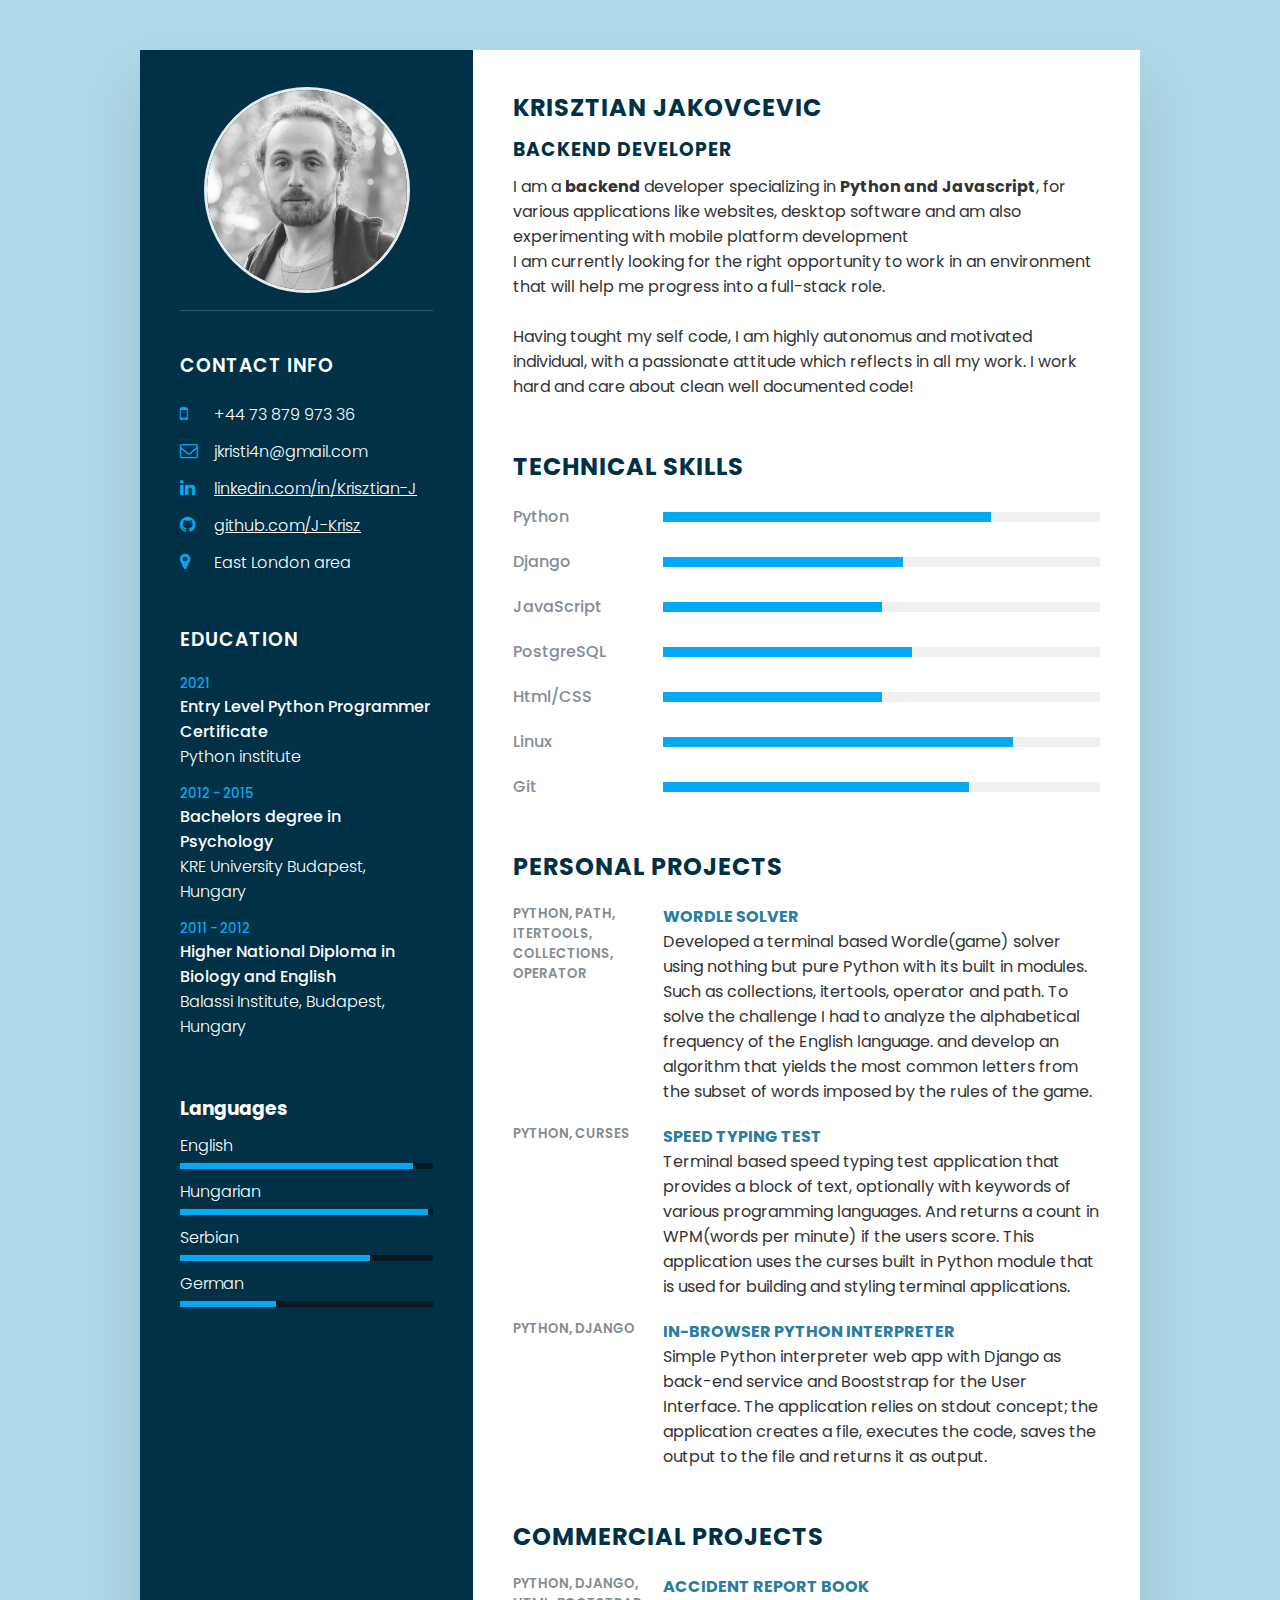
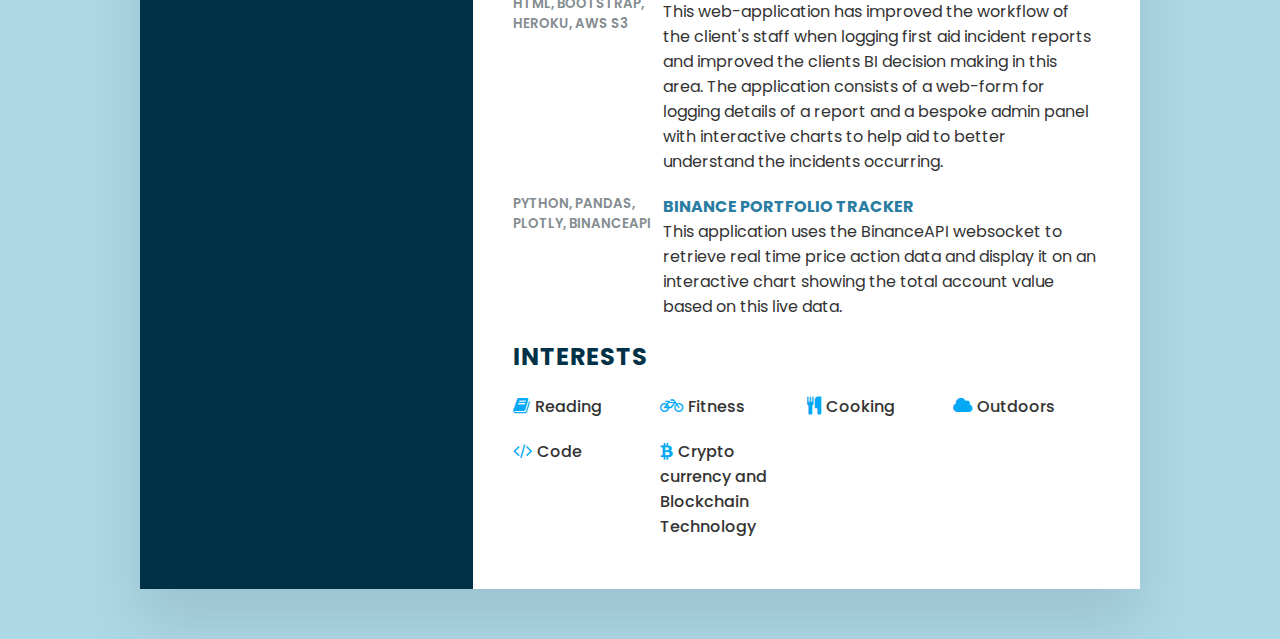
==== index.html @ cf51a1b2 "iter" ====
<!DOCTYPE html>
<html lang="en">
<head>
    <meta charset="UTF-8">
    <meta http-equiv="X-UA-Compatible" content="IE=edge">
    <meta name="viewport" content="width=device-width, initial-scale=1.0">
    <title>Krisztian Jakovcevic</title>
    <link rel="stylesheet" href="https://cdnjs.cloudflare.com/ajax/libs/font-awesome/4.7.0/css/font-awesome.css" integrity="sha512-5A8nwdMOWrSz20fDsjczgUidUBR8liPYU+WymTZP1lmY9G6Oc7HlZv156XqnsgNUzTyMefFTcsFH/tnJE/+xBg==" crossorigin="anonymous" referrerpolicy="no-referrer" />
    <link rel="stylesheet" href="css/style.css" type="text/css">
</head>
<body>
    <div class="container">
        <div class="left_side">
            
            <!--     
            <i class="fa fa-download" aria-hidden="true" title="Generate PDF" id="resume-download"></i>
            -->

            <div class="profile_text">
                <div class="img_box">
                    <img src="images/img5cropp.jpg" alt="" srcset="" height="300" width="300">
                </div>
                <!-- <h2>Krisztian Jakovcevic<br><span>Web developer</span></h2> -->
            </div>

            <div class="contact_info">
                <h3 class="title">Contact Info</h3>
                <ul>
                    <li>
                        <span class="icon"><i class="fa fa-mobile" aria-hidden="true"></i></span>
                        <span class="text">+44 73 879 973 36</span>
                    </li>
                    <li>
                        <span class="icon"><i class="fa fa-envelope-o" aria-hidden="true"></i></span>
                        <span class="text">jkristi4n@gmail.com</span>
                    </li>
                    <!--
                    <li>
                        <span class="icon"><i class="fa fa-globe" aria-hidden="true"></i></span>
                        <span class="text">mywebsite.com/</span>
                    </li>
                    -->
                    <li>
                        <span class="icon"><i class="fa fa-linkedin" aria-hidden="true"></i></span>
                        <span class="text"><a href="https://www.linkedin.com/in/krisztian-j/">linkedin.com/in/Krisztian-J</a></span>
                    </li>
                    <li>
                        <span class="icon"><i class="fa fa-github" aria-hidden="true"></i></span>
                        <span class="text"><a href="https://github.com/J-Krisz">github.com/J-Krisz</a></span>
                    </li>
                     <li>
                        <span class="icon"><i class="fa fa-map-marker" aria-hidden="true"></i></span>
                        <span class="text">East London area</span>
                    </li>
                </ul>
            </div>

            <div class="contact_info education">
                <h3 class="title">Education</h3>
                <ul>
                    <li>
                        <h5>2021</h5>
                        <h4 style="display: inline;">Entry Level Python Programmer Certificate</h4>
                        <h4>Python institute</h4>
                                      

                    </li>
                    <li>
                        <h5>2012 - 2015</h5>
                        <h4>Bachelors degree in Psychology</h4>
                        <h4>KRE University Budapest, Hungary</h4>
                    </li>
                    <li>
                        <h5>2011 - 2012</h5>
                        <h4>Higher National Diploma in Biology and English</h4>
                        <h4>Balassi Institute, Budapest, Hungary</h4>
                    </li>  
                </ul>
            </div>

            <div class="contact_info language">
                <h3>Languages</h3>
                <ul>
                    <li>
                        <span class="text">English</span>
                        <span class="percent">
                            <div style="width: 92%;"></div>
                        </span>
                    </li>
                    <li>
                        <span class="text">Hungarian</span>
                        <span class="percent">
                            <div style="width: 98%"></div>
                        </span>
                    </li>
                    <li>
                        <span class="text">Serbian</span>
                        <span class="percent">
                            <div style="width: 75%"></div>
                        </span>
                    </li>
                    <li>
                        <span class="text">German</span>
                        <span class="percent">
                            <div style="width: 38%"></div>
                        </span>
                    </li>
                </ul>
            </div>

        </div>

        <div class="right_side">
            <div class="about">
                <h2 class="title2">Krisztian Jakovcevic</h2>
                <h3 class="title2">Backend Developer</h3>
                <p>I am a <strong>backend </strong> developer specializing in
                <strong>Python and Javascript</strong>, for various applications like 
                websites, desktop software and am also experimenting with mobile platform development
                <br>
                I am currently looking for the right opportunity 
                to work in an environment that will help me progress into a full-stack role.
                <br><br>
                Having tought my self code, I am highly autonomus and motivated individual, with a passionate attitude which reflects in all my work.
                I work hard and care about clean well documented code!
            </div>

            <div class="about skills">
                <h2 class="title2">Technical skills</h2>
                <div class="box">
                    <h4>Python</h4>
                    <div class="percent">
                        <div style="width: 75%;"></div>
                    </div>
                </div>
                <div class="box">
                    <h4>Django</h4>
                    <div class="percent">
                        <div style="width: 55%;"></div>
                    </div>
                </div>
                <div class="box">
                    <h4>JavaScript</h4>
                    <div class="percent">
                        <div style="width: 50%;"></div>
                    </div>
                </div>
                <!-- <div class="box"> -->
                <!--     <h4>Google</h4> -->
                <!--     <div class="percent"> -->
                <!--         <div style="width: 99%;"></div> -->
                <!--     </div> -->
                <!-- </div> -->
                <div class="box">
                    <h4>PostgreSQL</h4>
                    <div class="percent">
                        <div style="width: 57%;"></div>
                    </div>
                </div>
                <div class="box">
                    <h4>Html/CSS</h4>
                    <div class="percent">
                        <div style="width: 50%;"></div>
                    </div>
                </div>
                <div class="box">
                    <h4>Linux</h4>
                    <div class="percent">
                        <div style="width: 80%;"></div>
                    </div>
                </div>
                <div class="box">
                    <h4>Git</h4>
                    <div class="percent">
                        <div style="width: 70%;"></div>
                    </div>
                </div>
            </div>

            <div class="about">
                <h2 class="title2">Personal Projects</h2>

                <div class="box">
                    <div class="year_company">
                        <h5>Python, path, itertools, collections, operator </h5>
                    </div>
                    <div class="text">
                        <h4>Wordle Solver</h4>
                        <p>
                            Developed a terminal based Wordle(game) solver using nothing but pure Python with its built in modules.
                            Such as collections, itertools, operator and path.
                            To solve the challenge I had to analyze the alphabetical frequency of the English language.
                            and develop an algorithm that yields the most common letters from the subset of words
                            imposed by the rules of the game.
                        </p>
                    </div>
                </div>
                <div class="box">
                    <div class="year_company">
                        <h5>Python, curses</h5>
                    </div>
                    <div class="text">
                        <h4>Speed Typing Test</h4>
                        <p>
                            Terminal based speed typing test application that provides a block of text,
                            optionally with keywords of various programming languages. And returns a count 
                            in WPM(words per minute) if the users score. This application uses the curses built in 
                            Python module that is used for building and styling terminal applications.
                        
                        </p>
                    </div>
                </div>
                <div class="box">
                    <div class="year_company">
                        <h5>Python, Django </h5>
                    </div>
                    <div class="text">
                        <h4>In-browser Python interpreter</h4>
                        <p>
                            Simple Python interpreter web app with Django as back-end service and Booststrap for the User Interface.
                            The application relies on stdout concept; the application creates a file, executes the code, saves the output to the file
                            and returns it as output.
                        </p>
                    </div>
                </div>
            </div>

            <div class="about">
                <h2 class="title2">Commercial Projects</h2>

                <div class="box">
                    <div class="year_company">
                        <h5>Python, Django, HTML, Bootstrap, Heroku, AWS S3</h5>
                    </div>
                    <div class="text">
                        <h4>Accident Report Book</h4>
                        <p>
                            This web-application has improved the workflow of the client's staff when logging first aid incident reports 
                            and improved the clients BI decision making in this area. The application consists of a web-form for logging details of
                            a report and a bespoke admin panel with interactive charts to help aid to better understand the incidents occurring.
                        </p>

                    </div>
                </div>


                <div class="box">
                    <div class="year_company">
                        <h5>Python, Pandas, Plotly, BinanceAPI</h5>
                    </div>
                    <div class="text">
                        <h4>Binance Portfolio Tracker</h4>
                        <p>
                            This application uses the BinanceAPI websocket to retrieve real time price action data and display
                            it on an interactive chart showing the total account value based on this live data. 
                        </p>

                    </div>
                </div>
            

            <div class="about interests">
                <h2 class="title2">Interests</h2>
                <ul>
                    <li><i class="fa fa-book" aria-hidden="true"></i>Reading</li>
                    <li><i class="fa fa-bicycle" aria-hidden="true"></i>Fitness</li>
                    <li><i class="fa fa-cutlery" aria-hidden="true"></i>Cooking</li>
                    <li><i class="fa fa-cloud" aria-hidden="true"></i>Outdoors</li>
                    <li><i class="fa fa-code" aria-hidden="true"></i>Code</li>
                    <li><i class="fa fa-btc" aria-hidden="true"></i>Crypto currency and Blockchain Technology</li>
                </ul>
            </div>

        </div>
    </div>
    
</body>
</html>
---- css/style.css ----
@import url('https://fonts.googleapis.com/css?family=Poppins:200,300,400,500,600,700,800,900&display=swap');

* {
    margin: 0;
    padding: 0;
    box-sizing: border-box;
    font-family: Poppins, sans-serif;
}

body {
    background: lightblue;
    display: flex;
    justify-content: center;
    align-items: center;
    min-height: 100vh;
}

.container {
    position: relative;
    width: 100%;
    max-width: 1000px;
    min-height: 1000px;
    background: #fff;
    margin: 50px;
    display: grid;
    grid-template-columns: 1fr 2fr;
    box-shadow: 0 35px 55px rgba(0,0,0,0.1);
}

.container .left_side {
    position: relative;
    background: #003147;
    padding: 40px;
}

.profile_text {
    position: relative;
    display: flex;
    flex-direction: column;
    align-items: center;
    padding-bottom: 20px;
    border-bottom: 1px solid rgba(255,255,255,0.2)
}

.profile_text .img_box {
    width: 200px;
    height: 200px;
    border-radius: 50%;
    overflow: hidden;
    filter: grayscale(100%);
    transition: transform 1.2s;
    box-shadow: 0 0 0 3px rgba(255,255,255, 0.9);
}

.profile_text .img_box img {
    position: absolute;
    top: 0;
    left: 0;
    width: 100%;
    height: 100%;
    object-fit: cover;
}

.profile_text .img_box:hover {
    filter: grayscale(0);
    transform: scale(1.1)
    
}

.profile_text h2 {
    color: #fff;
    font-size: 1.2em;
    margin-top: 20px;
    text-transform: uppercase;
    text-align: center;
    font-weight: 600;
    line-height: 1.4em;
    
}

.profile_text h2 span {
    font-size: 0.8em;
    font-weight: 300;
}

.contact_info {
    padding-top: 40px;
}

.title {
    color: #fff;
    text-transform: uppercase;
    font-weight: 600;
    letter-spacing: 1px;
    margin-bottom: 20px;
}

.contact_info ul {
    position: relative;
}

.contact_info ul li {
    position: relative;
    list-style: none;
    margin: 10px 0;
    
}

.contact_info ul li .icon {
    display: inline-block;
    width: 30px;
    font-size: 18px;
    color: #03a9f4;
}

.contact_info ul li span {
    color: #fff;
    font-weight: 300;

}

.contact_info ul li span a {
    text-decoration: underline;
    color: #fff
}

.contact_info.education li {
    margin-bottom: 15px;

}

.contact_info.education h5 {
    color: #03a9f4;
    font-weight: 500;
}

.contact_info.education h4:nth-child(2) {
    color: #fff;
    font-weight: 500;
}

.contact_info.education h4 {
    color: #fff;
    font-weight: 300;
}

.contact_info.language h3 {
    color: #fff;
}

.contact_info.language .percent {
    position: relative;
    width: 100%;
    height: 6px;
    background: #081921;
    display: block;
    margin-top: 5px;
}

.contact_info.language .percent div {
    position: absolute;
    top: 0;
    left: 0;
    height: 100%;
    background: #03a9f4;
}



.container .right_side {
    position: relative;
    background: #fff;
    padding: 40px;
}

.about {
    margin-bottom: 50px;
}

.about:last-child {
    margin-bottom: 0;
}

.title2 {
    color: #003147;
    text-transform: uppercase;
    letter-spacing: 1px;
    margin-bottom: 10px;
}

p {
    color: #333
}

.about .box {
    display: flex;
    flex-direction: row;
    margin: 20px 0;
}

.about .box .year_company {
    min-width: 150px;
}

.about .box .year_company h5 {
    text-transform: uppercase;
    color: #848c90;
    font-weight: 600;
}

.about .box .text h4 {
    text-transform: uppercase;
    color: #2a7da2;
    font-size: 16px;
}

.skills .box {
    position: relative;
    width: 100%;
    display: grid;
    grid-template-columns: 150px 1fr;
    justify-content: center;
    align-items: center;
}

.skills .box h4 {
    color: #848c99;
    font-weight: 500;
}

.skills .box .percent {
    position: relative;
    width: 100%;
    height: 10px;
    background: #f0f0f0;
}

.skills .box .percent div {
    position: absolute;
    top: 0;
    left: 0;
    height: 100%;
    background: #03a9f4;
}

.interests ul {
    display: grid;
    grid-template-columns: repeat(4, 1fr);
}

.interests ul li {
    list-style: none;
    color: #333;
    font-weight: 500;
    margin: 10px 0;
}

.interests ul li .fa {
    color: #03a9f4;
    font-size: 18px;
    padding-right: 5px
}

@media (max-width: 1000px) {
    .container {
        margin: 10px;
        grid-template-columns: repeat(1,1fr);
    }
    .interests ul {
        grid-template-columns: repeat(2,1fr);
    }
}

@media (max-width: 600px) {
    .about .box {
        flex-direction: column;
    }
    .about .box .year_company {
        margin-bottom: 5px;
    }
    .interests ul {
        grid-template-columns: repeat(1,1fr)
        
    }
    .skills .box {
        grid-template-columns: repeat(1, 1fr);

    }
}
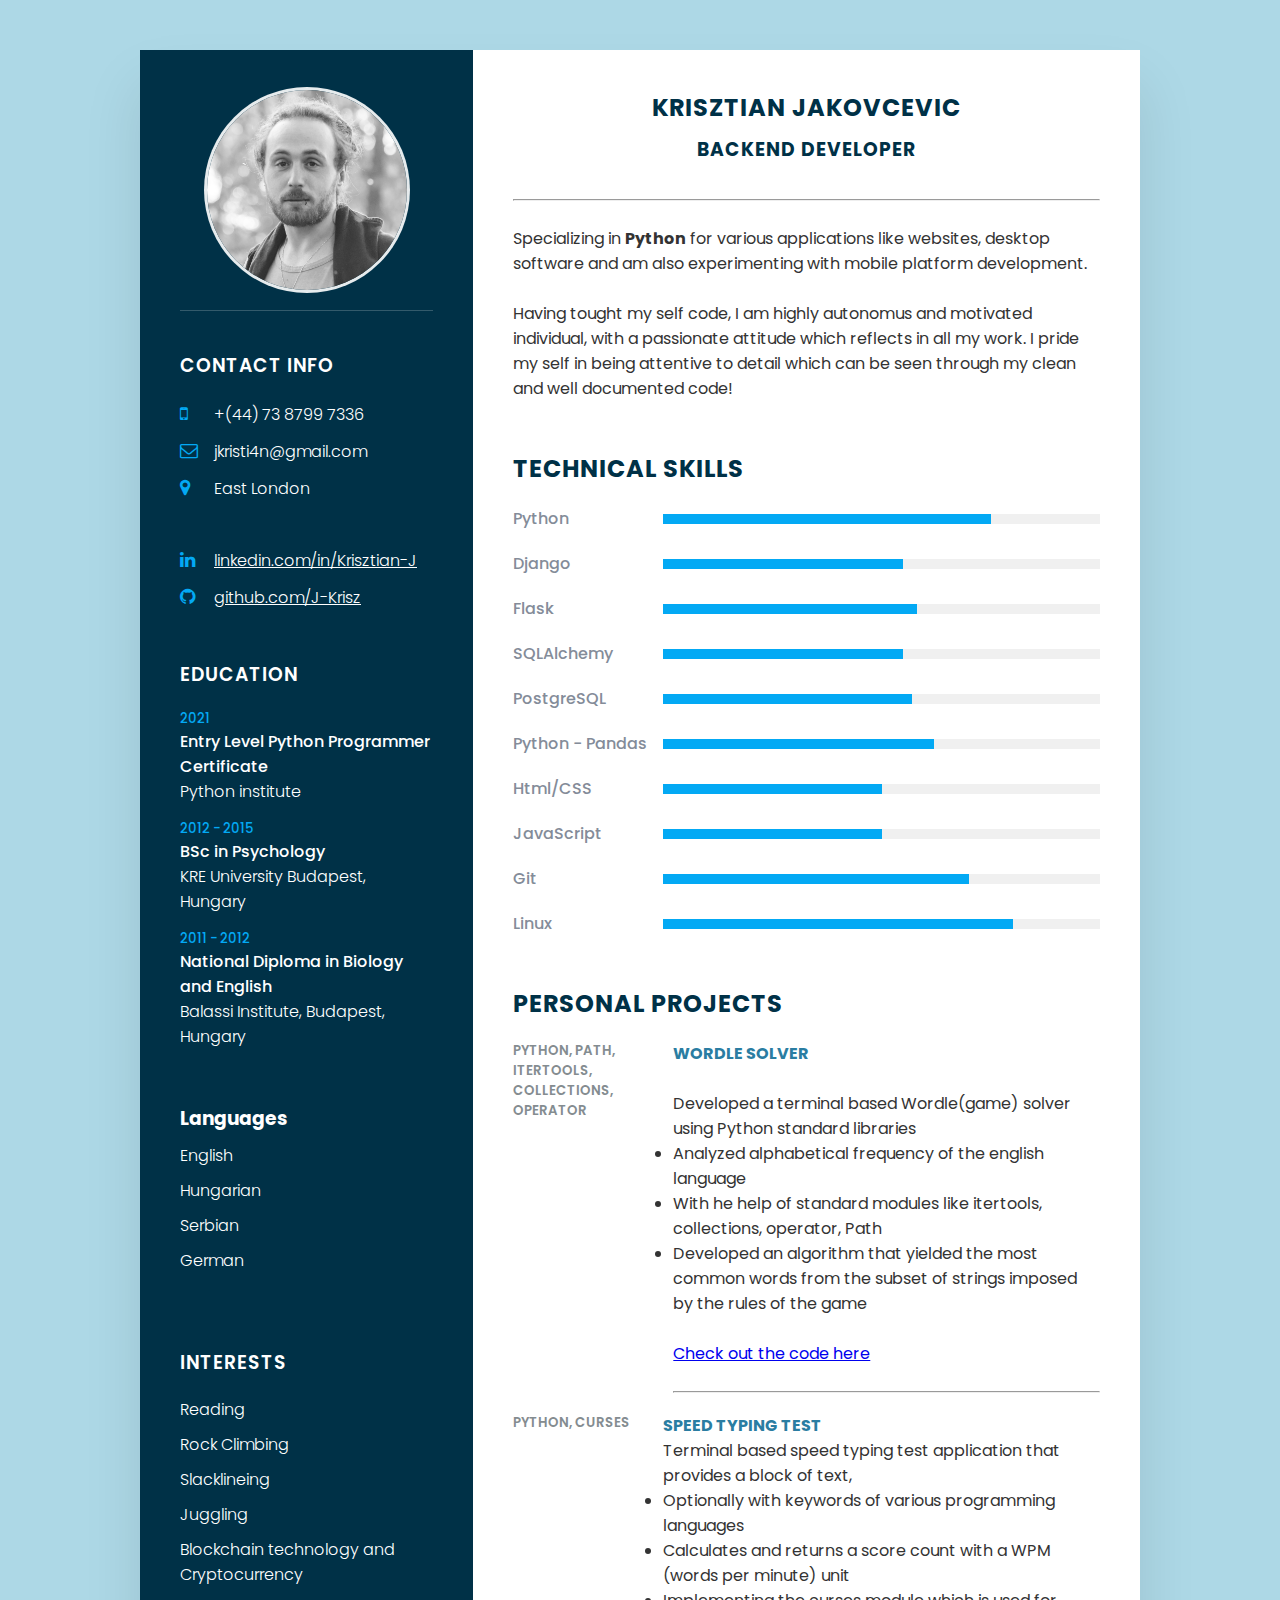
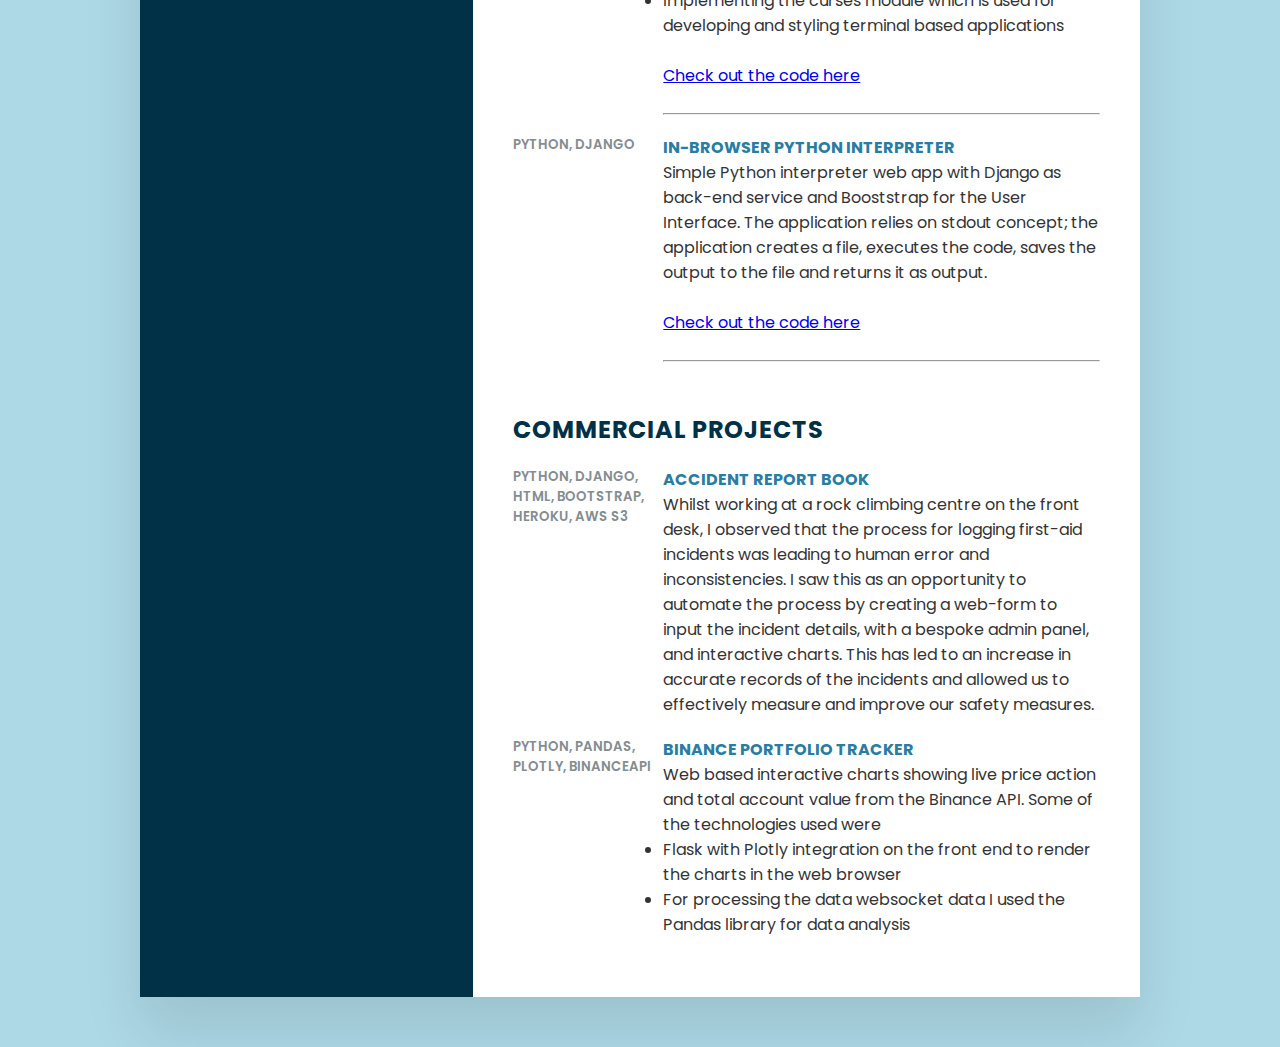
==== commit 1a026548: "refactor" ====
--- a/index.html
+++ b/index.html
@@ -28,7 +28,7 @@
                 <ul>
                     <li>
                         <span class="icon"><i class="fa fa-mobile" aria-hidden="true"></i></span>
-                        <span class="text">+44 73 879 973 36</span>
+                        <span class="text">+(44) 73 8799 7336</span>
                     </li>
                     <li>
                         <span class="icon"><i class="fa fa-envelope-o" aria-hidden="true"></i></span>
@@ -40,6 +40,12 @@
                         <span class="text">mywebsite.com/</span>
                     </li>
                     -->
+                    </li>
+                     <li>
+                        <span class="icon"><i class="fa fa-map-marker" aria-hidden="true"></i></span>
+                        <span class="text">East London </span>
+                    </li>
+                    <br> 
                     <li>
                         <span class="icon"><i class="fa fa-linkedin" aria-hidden="true"></i></span>
                         <span class="text"><a href="https://www.linkedin.com/in/krisztian-j/">linkedin.com/in/Krisztian-J</a></span>
@@ -47,10 +53,6 @@
                     <li>
                         <span class="icon"><i class="fa fa-github" aria-hidden="true"></i></span>
                         <span class="text"><a href="https://github.com/J-Krisz">github.com/J-Krisz</a></span>
-                    </li>
-                     <li>
-                        <span class="icon"><i class="fa fa-map-marker" aria-hidden="true"></i></span>
-                        <span class="text">East London area</span>
                     </li>
                 </ul>
             </div>
@@ -67,62 +69,100 @@
                     </li>
                     <li>
                         <h5>2012 - 2015</h5>
-                        <h4>Bachelors degree in Psychology</h4>
+                        <h4>BSc in Psychology</h4>
                         <h4>KRE University Budapest, Hungary</h4>
                     </li>
                     <li>
                         <h5>2011 - 2012</h5>
-                        <h4>Higher National Diploma in Biology and English</h4>
+                        <h4>National Diploma in Biology and English</h4>
                         <h4>Balassi Institute, Budapest, Hungary</h4>
                     </li>  
                 </ul>
             </div>
 
+
+
             <div class="contact_info language">
                 <h3>Languages</h3>
                 <ul>
                     <li>
                         <span class="text">English</span>
-                        <span class="percent">
-                            <div style="width: 92%;"></div>
+                        <!-- <span class="percent"> -->
+                            <!-- <div style="width: 98%;"></div> -->
                         </span>
                     </li>
                     <li>
                         <span class="text">Hungarian</span>
-                        <span class="percent">
-                            <div style="width: 98%"></div>
+                        <!-- <span class="percent"> -->
+                            <!-- <div style="width: 99%"></div> -->
                         </span>
                     </li>
                     <li>
                         <span class="text">Serbian</span>
-                        <span class="percent">
-                            <div style="width: 75%"></div>
+                        <!-- <span class="percent"> -->
+                            <!-- <div style="width: 97%"></div> -->
                         </span>
                     </li>
                     <li>
                         <span class="text">German</span>
-                        <span class="percent">
-                            <div style="width: 38%"></div>
+                        <!-- <span class="percent"> -->
+                            <!-- <div style="width: 45%"></div> -->
                         </span>
                     </li>
                 </ul>
             </div>
-
+            <br>
+            <div class="contact_info">
+                <h3 class="title">Interests</h3>
+                <ul>
+                    <li>
+                        <span>
+                            <i class="" aria-hidden="true"></i> Reading 
+                        </span>
+                    </li>
+                    <li>
+                        <span>
+                            <i class="" aria-hidden="true"></i> Rock Climbing</li>
+                        </span>
+                    </li>
+                    <li>
+                        <span>
+                            <i class=""  aria-hidden="true"></i> Slacklineing</li>
+                        </span>
+                    </li>
+                    <li>
+                        <span>
+                            <i class="" aria-hidden="true"></i> Juggling
+                        </span>
+                    </li>
+                    <li>
+                        <span>
+                            <i class="" aria-hidden="true"></i> Blockchain technology and Cryptocurrency
+                        </span>
+                    </li>
+                    <li>
+                        <span>
+                            
+                        </span>
+                    </li>
+                    <li>
+                </ul>
+            </div>
         </div>
 
         <div class="right_side">
             <div class="about">
-                <h2 class="title2">Krisztian Jakovcevic</h2>
-                <h3 class="title2">Backend Developer</h3>
-                <p>I am a <strong>backend </strong> developer specializing in
-                <strong>Python and Javascript</strong>, for various applications like 
-                websites, desktop software and am also experimenting with mobile platform development
+                <h2 class="title2" style="text-align: center;">Krisztian Jakovcevic</h2>
+                <h3 class="title2" style="text-align: center;">Backend Developer</h3>
                 <br>
-                I am currently looking for the right opportunity 
-                to work in an environment that will help me progress into a full-stack role.
+                <hr style="height: 1px;">
+                <br>
+                <p>
+                Specializing in <strong>Python</strong> for various applications like 
+                websites, desktop software and am also experimenting with mobile platform development.
                 <br><br>
                 Having tought my self code, I am highly autonomus and motivated individual, with a passionate attitude which reflects in all my work.
-                I work hard and care about clean well documented code!
+                I pride my self in being attentive to detail which can be seen through my clean and well documented code!
             </div>
 
             <div class="about skills">
@@ -140,27 +180,45 @@
                     </div>
                 </div>
                 <div class="box">
+                    <h4>Flask</h4>
+                    <div class="percent">
+                        <div style="width: 58%;"></div>
+                    </div>
+                </div>
+                <div class="box">
+                    <h4>SQLAlchemy</h4>
+                    <div class="percent">
+                        <div style="width: 55%;"></div>
+                    </div>
+                </div>
+                <div class="box">
+                    <h4>PostgreSQL</h4>
+                    <div class="percent">
+                        <div style="width: 57%;"></div>
+                    </div>
+                </div>
+                <div class="box">
+                    <h4>Python - Pandas</h4>
+                    <div class="percent">
+                        <div style="width: 62%;"></div>
+                    </div>
+                </div>
+                <div class="box">
+                    <h4>Html/CSS</h4>
+                    <div class="percent">
+                        <div style="width: 50%;"></div>
+                    </div>
+                </div>
+                <div class="box">
                     <h4>JavaScript</h4>
                     <div class="percent">
                         <div style="width: 50%;"></div>
                     </div>
                 </div>
-                <!-- <div class="box"> -->
-                <!--     <h4>Google</h4> -->
-                <!--     <div class="percent"> -->
-                <!--         <div style="width: 99%;"></div> -->
-                <!--     </div> -->
-                <!-- </div> -->
-                <div class="box">
-                    <h4>PostgreSQL</h4>
-                    <div class="percent">
-                        <div style="width: 57%;"></div>
-                    </div>
-                </div>
-                <div class="box">
-                    <h4>Html/CSS</h4>
-                    <div class="percent">
-                        <div style="width: 50%;"></div>
+                <div class="box">
+                    <h4>Git</h4>
+                    <div class="percent">
+                        <div style="width: 70%;"></div>
                     </div>
                 </div>
                 <div class="box">
@@ -169,12 +227,7 @@
                         <div style="width: 80%;"></div>
                     </div>
                 </div>
-                <div class="box">
-                    <h4>Git</h4>
-                    <div class="percent">
-                        <div style="width: 70%;"></div>
-                    </div>
-                </div>
+                
             </div>
 
             <div class="about">
@@ -187,12 +240,17 @@
                     <div class="text">
                         <h4>Wordle Solver</h4>
                         <p>
-                            Developed a terminal based Wordle(game) solver using nothing but pure Python with its built in modules.
-                            Such as collections, itertools, operator and path.
-                            To solve the challenge I had to analyze the alphabetical frequency of the English language.
-                            and develop an algorithm that yields the most common letters from the subset of words
-                            imposed by the rules of the game.
-                        </p>
+                            <br>
+                            Developed a terminal based Wordle(game) solver using Python standard libraries 
+                            <ul>
+                                <li>Analyzed alphabetical frequency of the english language</li>
+                                <li>With he help of standard modules like itertools, collections, operator, Path</li>
+                                <li>Developed an algorithm that yielded the most common words from the subset of strings imposed by the rules of the game</li>
+                            </ul>
+                            <br>
+                            <a href="https://github.com/J-Krisz/Wordle_Solver" target="_blank">Check out the code here</a>
+                        </p>
+                        <br><hr>
                     </div>
                 </div>
                 <div class="box">
@@ -203,11 +261,16 @@
                         <h4>Speed Typing Test</h4>
                         <p>
                             Terminal based speed typing test application that provides a block of text,
-                            optionally with keywords of various programming languages. And returns a count 
-                            in WPM(words per minute) if the users score. This application uses the curses built in 
-                            Python module that is used for building and styling terminal applications.
-                        
-                        </p>
+                            <ul>
+                                <li>Optionally with keywords of various programming languages</li>
+                                <li>Calculates and returns a score count with a WPM (words per minute) unit</li>
+                                <li>Implementing the curses module which is used for developing and styling terminal based applications</li>
+                            </ul>
+                            <br>
+                            <a href="https://github.com/J-Krisz/speed_typing_with_python" target="_blank">Check out the code here</a>
+                        </p>
+                        <br>
+                        <hr>
                     </div>
                 </div>
                 <div class="box">
@@ -220,7 +283,13 @@
                             Simple Python interpreter web app with Django as back-end service and Booststrap for the User Interface.
                             The application relies on stdout concept; the application creates a file, executes the code, saves the output to the file
                             and returns it as output.
-                        </p>
+                            <br>
+                            <br>
+    
+                            <a href="https://github.com/J-Krisz/Python_interpreter_webapp" target="_blank">Check out the code here</a>
+                        </p>
+                        <br>
+                        <hr>
                     </div>
                 </div>
             </div>
@@ -235,9 +304,9 @@
                     <div class="text">
                         <h4>Accident Report Book</h4>
                         <p>
-                            This web-application has improved the workflow of the client's staff when logging first aid incident reports 
-                            and improved the clients BI decision making in this area. The application consists of a web-form for logging details of
-                            a report and a bespoke admin panel with interactive charts to help aid to better understand the incidents occurring.
+                            Whilst working at a rock climbing centre on the front desk, I observed that the process for logging first-aid incidents was leading to human error and inconsistencies. 
+                            I saw this as an opportunity to automate the process by creating a web-form to input the incident details, with a bespoke admin panel, 
+                            and interactive charts. This has led to an increase in accurate records of the incidents and allowed us to effectively measure and improve our safety measures.
                         </p>
 
                     </div>
@@ -251,25 +320,16 @@
                     <div class="text">
                         <h4>Binance Portfolio Tracker</h4>
                         <p>
-                            This application uses the BinanceAPI websocket to retrieve real time price action data and display
-                            it on an interactive chart showing the total account value based on this live data. 
-                        </p>
-
-                    </div>
-                </div>
-            
-
-            <div class="about interests">
-                <h2 class="title2">Interests</h2>
-                <ul>
-                    <li><i class="fa fa-book" aria-hidden="true"></i>Reading</li>
-                    <li><i class="fa fa-bicycle" aria-hidden="true"></i>Fitness</li>
-                    <li><i class="fa fa-cutlery" aria-hidden="true"></i>Cooking</li>
-                    <li><i class="fa fa-cloud" aria-hidden="true"></i>Outdoors</li>
-                    <li><i class="fa fa-code" aria-hidden="true"></i>Code</li>
-                    <li><i class="fa fa-btc" aria-hidden="true"></i>Crypto currency and Blockchain Technology</li>
-                </ul>
-            </div>
+                            Web based interactive charts  showing live price action and total account value from the Binance API.
+                            Some of the technologies used were
+                            <ul>
+                                <li>Flask with Plotly integration on the front end to render the charts in the web browser</li>
+                                <li>For processing the data websocket data I used the Pandas library for data analysis</li>
+                            </ul> 
+                        </p>
+
+                    </div>
+                </div>
 
         </div>
     </div>
--- a/css/style.css
+++ b/css/style.css
@@ -13,6 +13,10 @@
     justify-content: center;
     align-items: center;
     min-height: 100vh;
+}
+
+ul {
+    color: #333
 }
 
 .container {
@@ -246,6 +250,7 @@
 .interests ul {
     display: grid;
     grid-template-columns: repeat(4, 1fr);
+    color: #333;
 }
 
 .interests ul li {
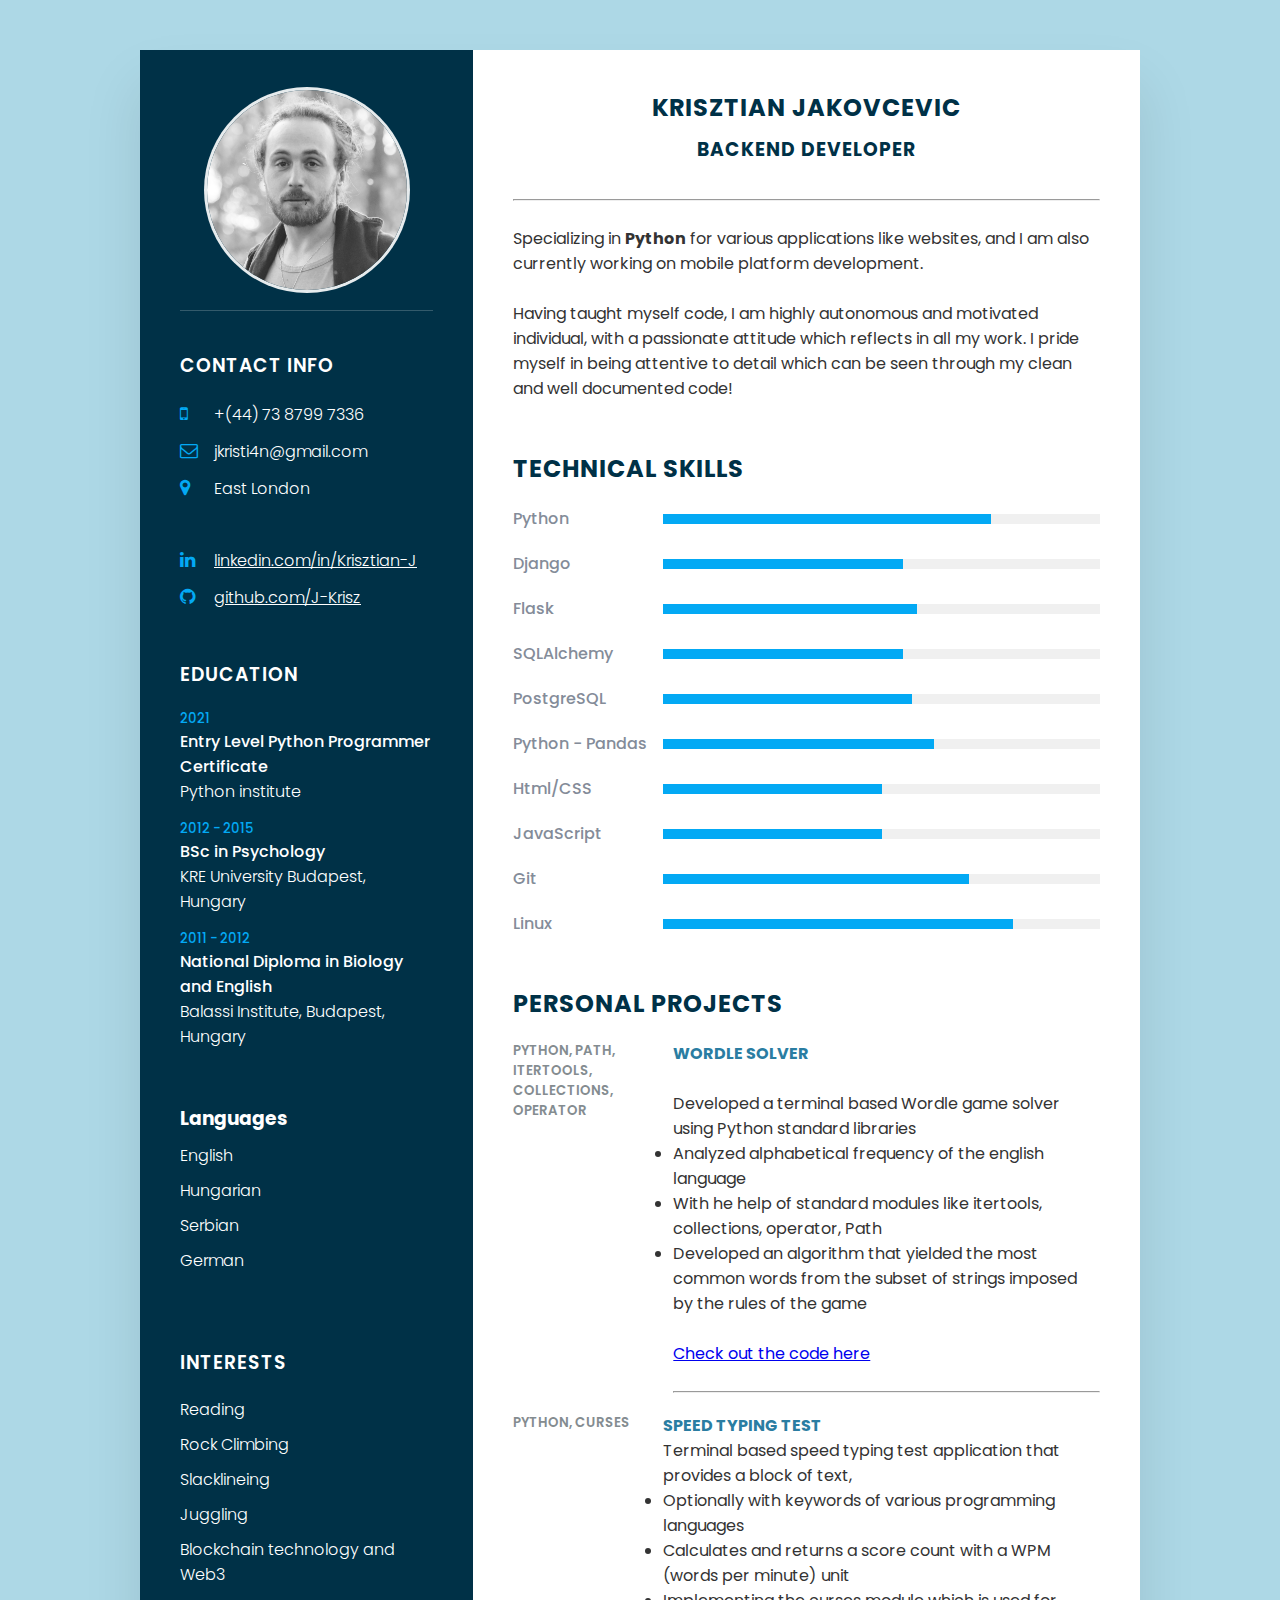
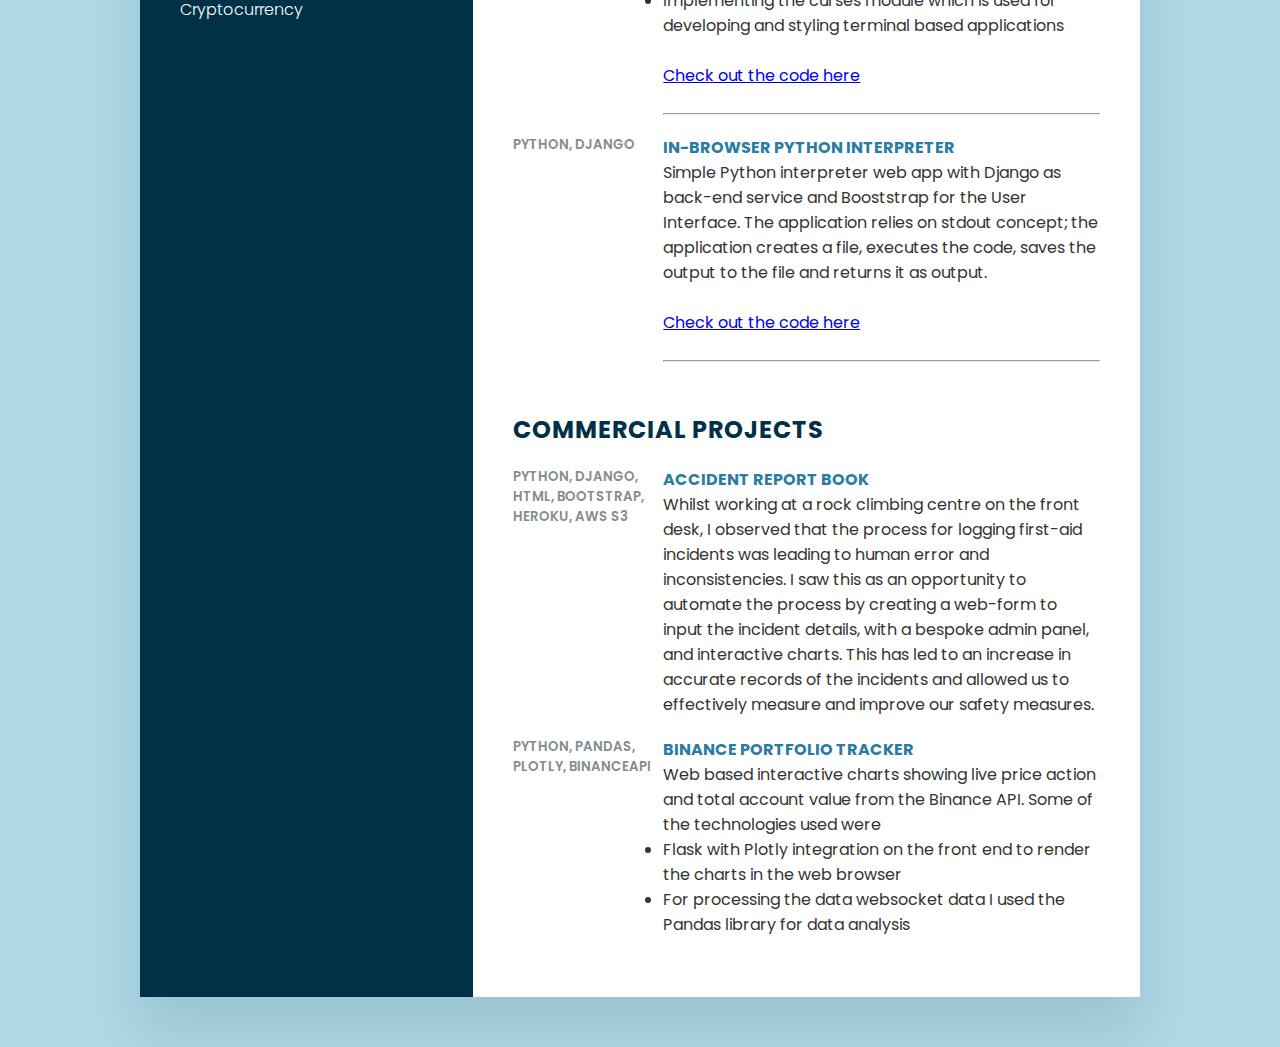
==== commit 1a061494: "typos" ====
--- a/index.html
+++ b/index.html
@@ -137,12 +137,12 @@
                     </li>
                     <li>
                         <span>
-                            <i class="" aria-hidden="true"></i> Blockchain technology and Cryptocurrency
-                        </span>
-                    </li>
-                    <li>
-                        <span>
-                            
+                            <i class="" aria-hidden="true"></i> Blockchain technology and Web3
+                        </span>
+                    </li>
+                    <li>
+                        <span>
+                            <i class="" aria-hidden="true"></i> Cryptocurrency
                         </span>
                     </li>
                     <li>
@@ -159,10 +159,10 @@
                 <br>
                 <p>
                 Specializing in <strong>Python</strong> for various applications like 
-                websites, desktop software and am also experimenting with mobile platform development.
+                websites, and I am also currently working on mobile platform development.
                 <br><br>
-                Having tought my self code, I am highly autonomus and motivated individual, with a passionate attitude which reflects in all my work.
-                I pride my self in being attentive to detail which can be seen through my clean and well documented code!
+                Having taught myself code, I am highly autonomous and motivated individual, with a passionate attitude which reflects in all my work. 
+                I pride myself in being attentive to detail which can be seen through my clean and well documented code!
             </div>
 
             <div class="about skills">
@@ -241,7 +241,7 @@
                         <h4>Wordle Solver</h4>
                         <p>
                             <br>
-                            Developed a terminal based Wordle(game) solver using Python standard libraries 
+                            Developed a terminal based Wordle game solver using Python standard libraries 
                             <ul>
                                 <li>Analyzed alphabetical frequency of the english language</li>
                                 <li>With he help of standard modules like itertools, collections, operator, Path</li>
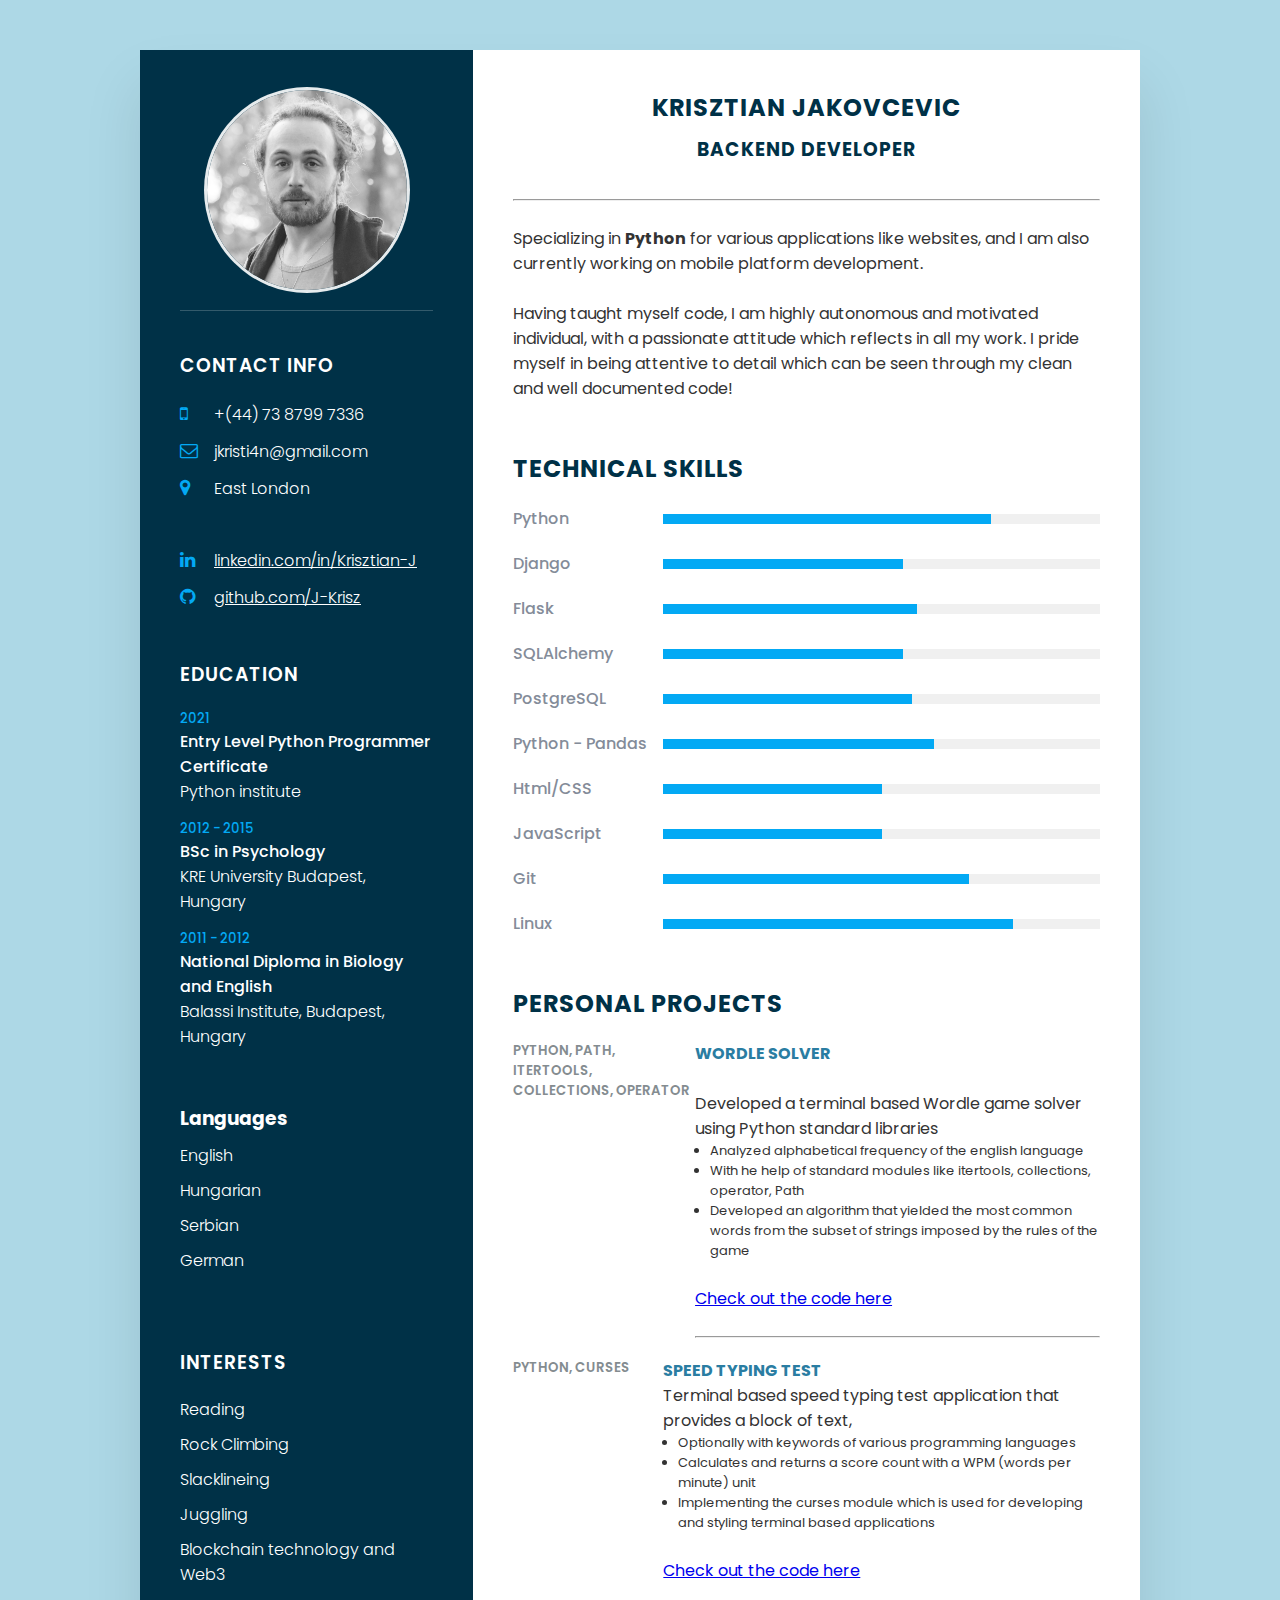
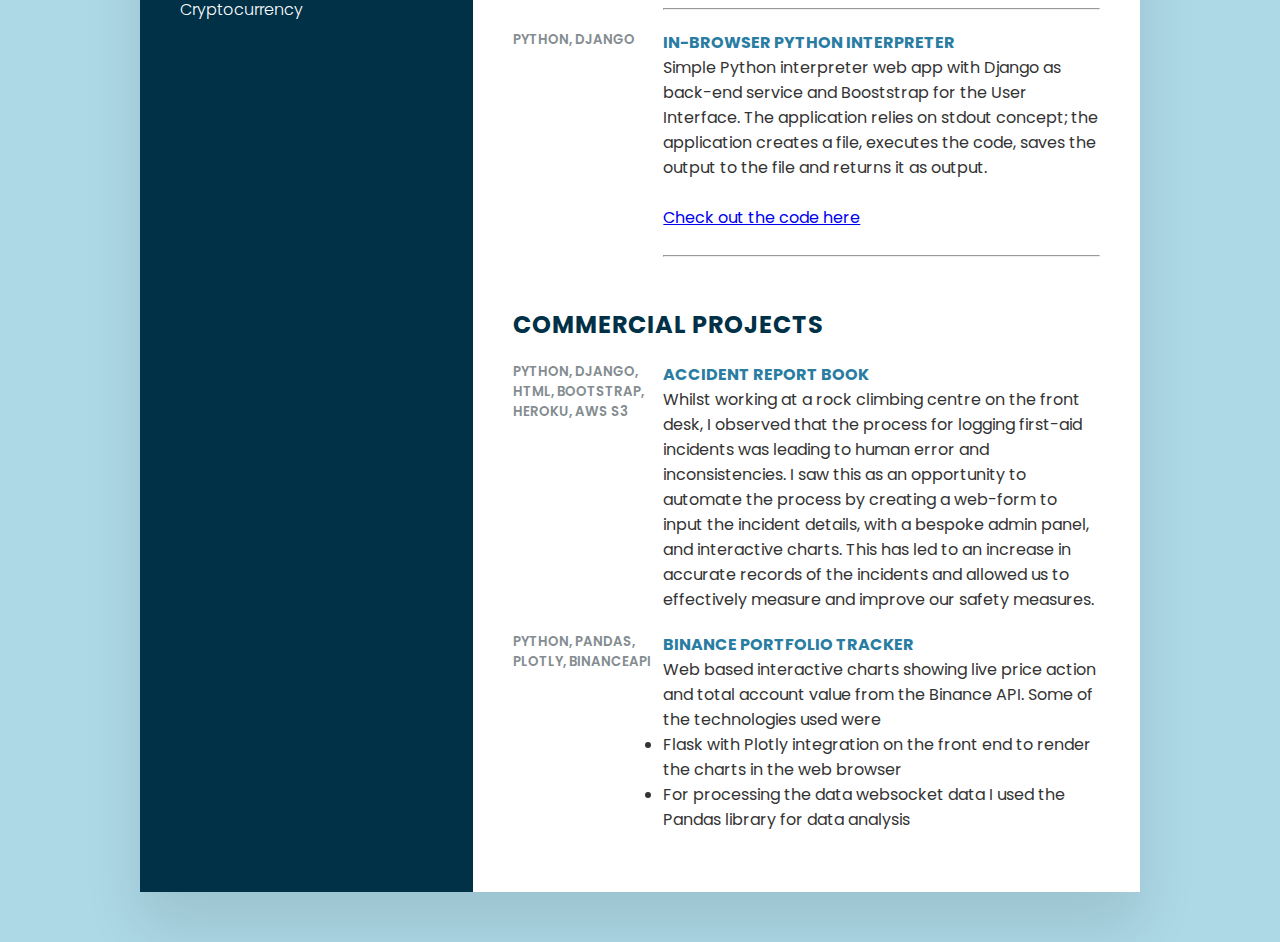
==== commit 801c3212: "style <ul>" ====
--- a/index.html
+++ b/index.html
@@ -242,7 +242,7 @@
                         <p>
                             <br>
                             Developed a terminal based Wordle game solver using Python standard libraries 
-                            <ul>
+                            <ul style="padding-left: 15px; font-size: 13px">
                                 <li>Analyzed alphabetical frequency of the english language</li>
                                 <li>With he help of standard modules like itertools, collections, operator, Path</li>
                                 <li>Developed an algorithm that yielded the most common words from the subset of strings imposed by the rules of the game</li>
@@ -261,7 +261,7 @@
                         <h4>Speed Typing Test</h4>
                         <p>
                             Terminal based speed typing test application that provides a block of text,
-                            <ul>
+                            <ul style="padding-left: 15px; font-size: 13px;">
                                 <li>Optionally with keywords of various programming languages</li>
                                 <li>Calculates and returns a score count with a WPM (words per minute) unit</li>
                                 <li>Implementing the curses module which is used for developing and styling terminal based applications</li>
--- a/css/style.css
+++ b/css/style.css
@@ -16,6 +16,7 @@
 }
 
 ul {
+    
     color: #333
 }
 
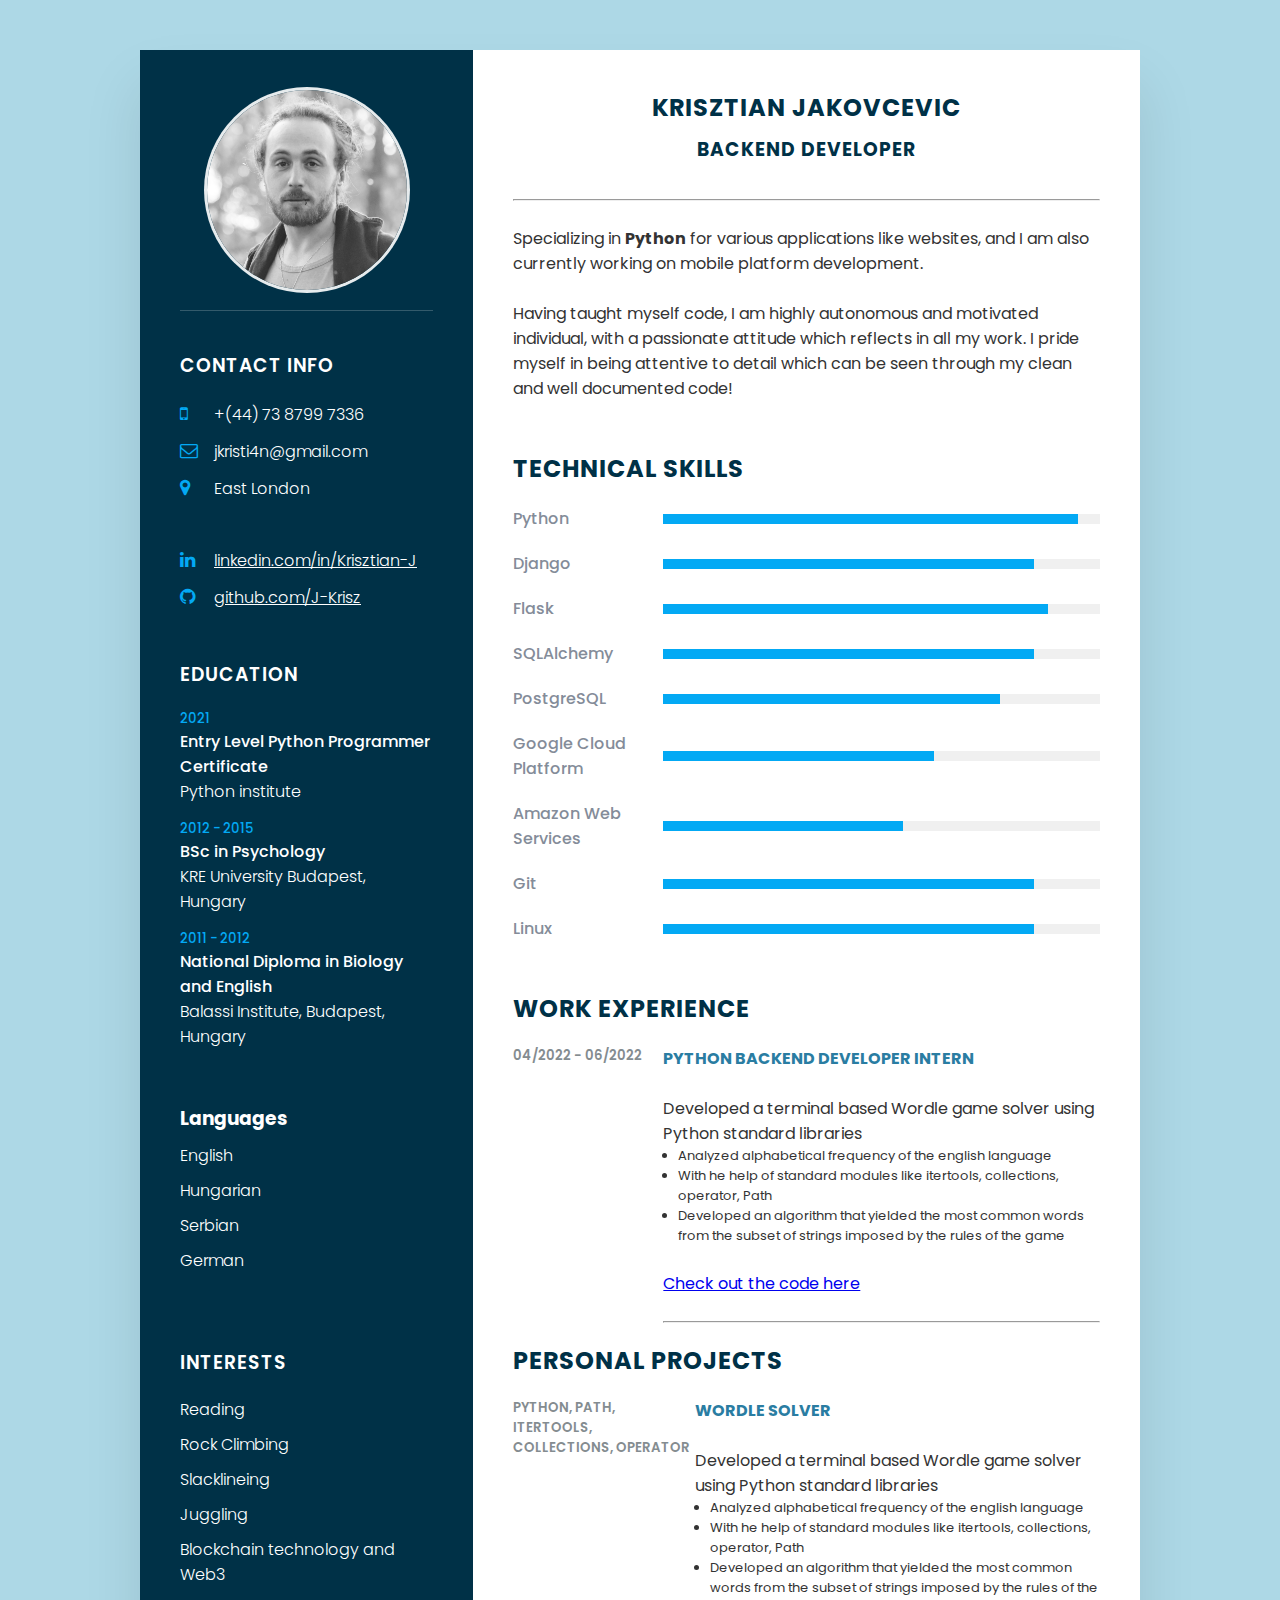
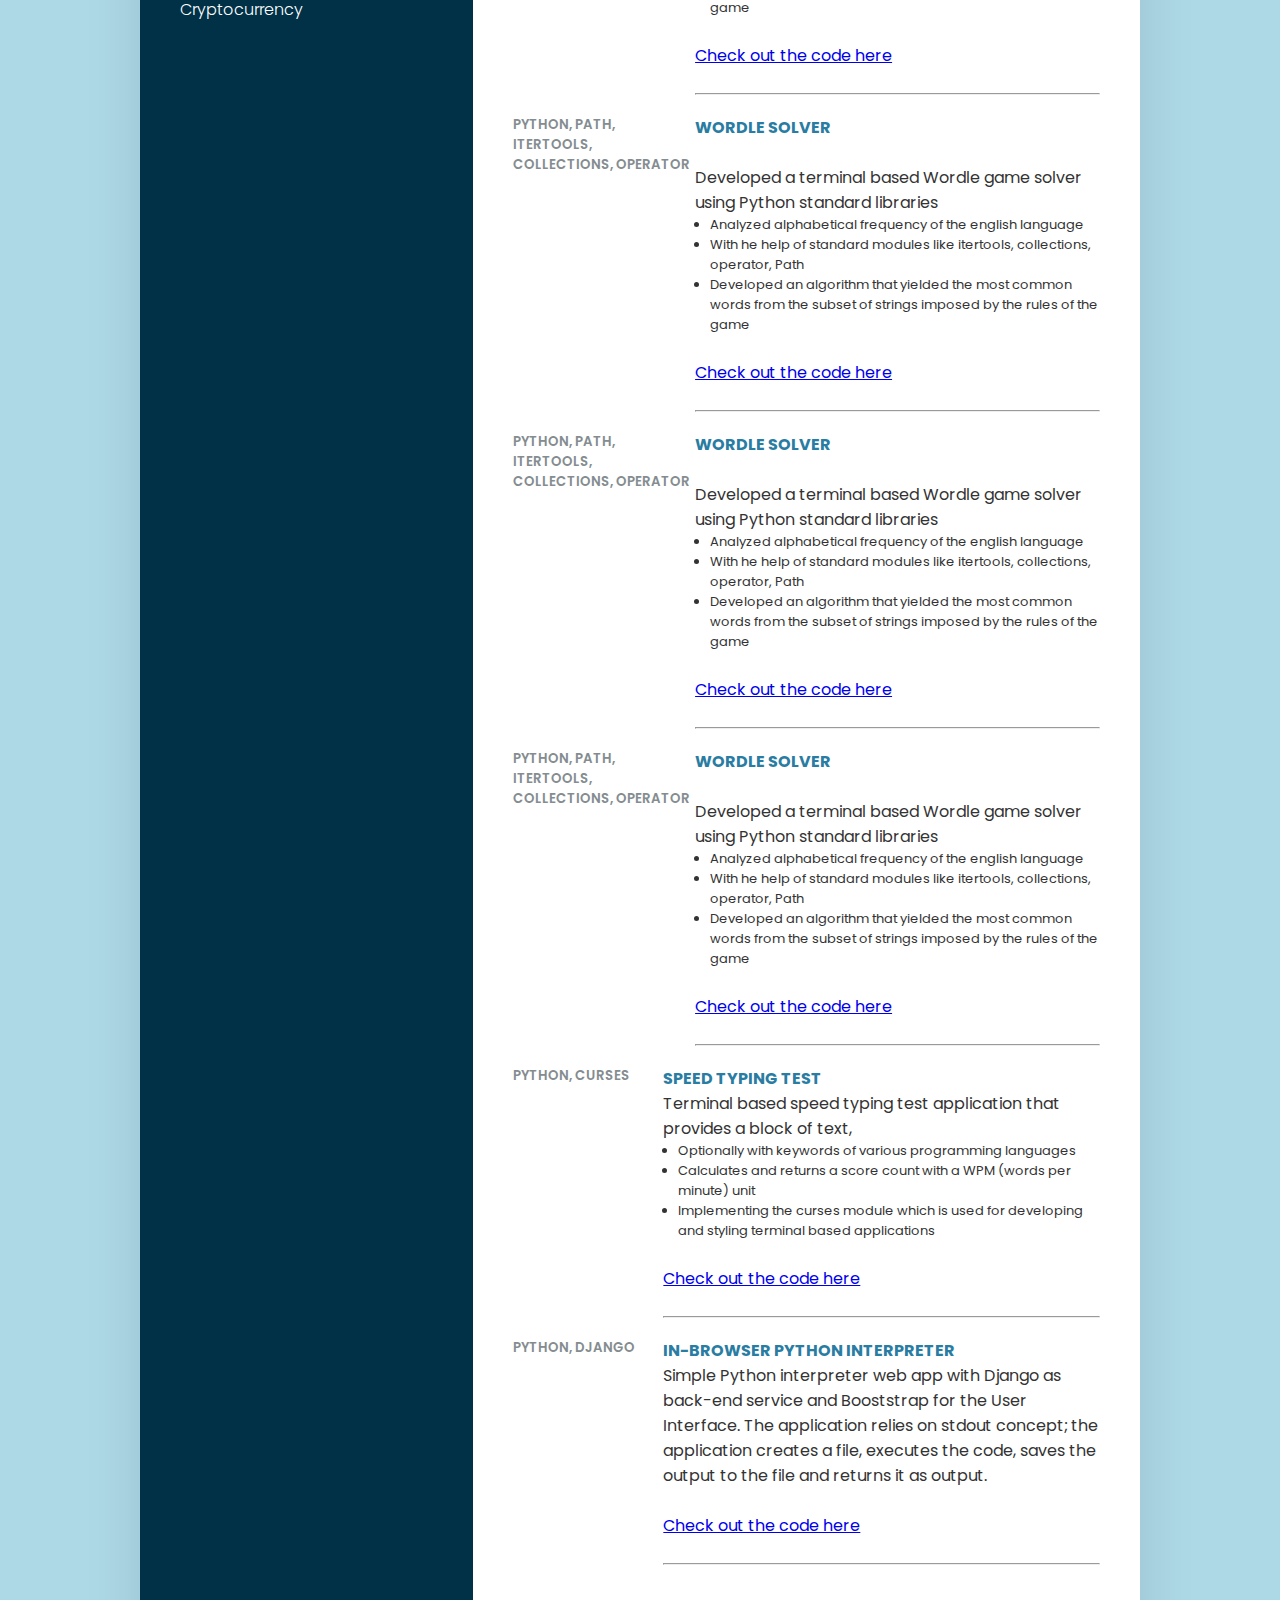
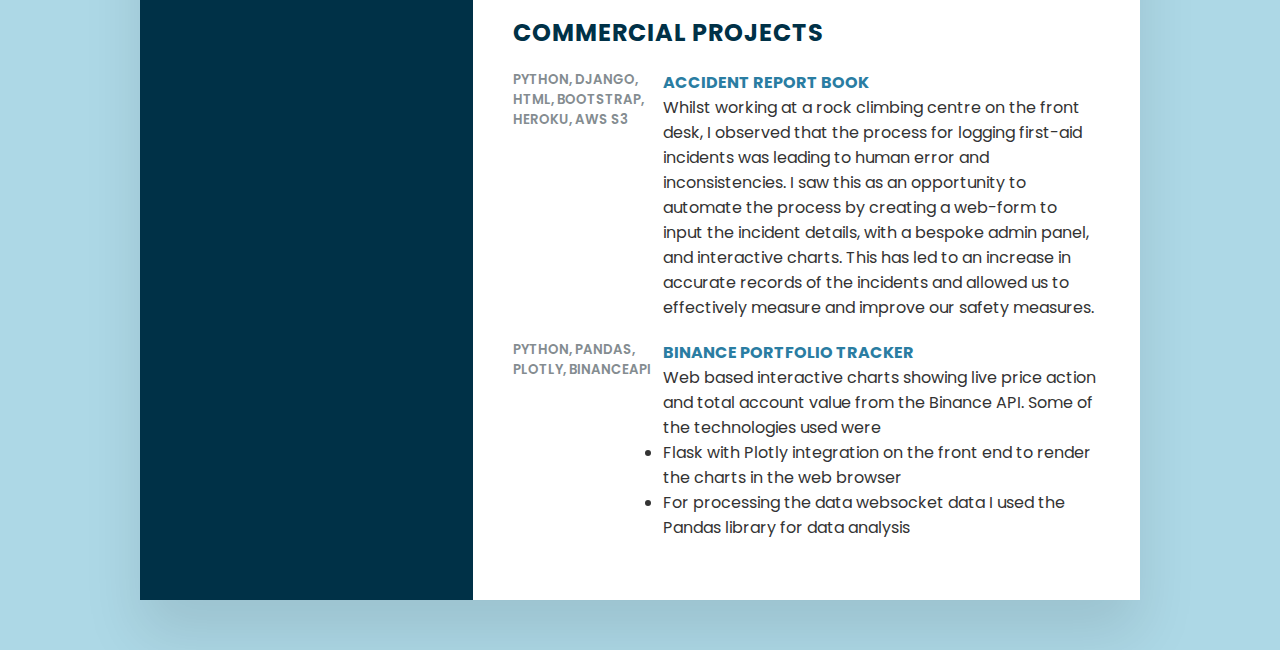
==== commit 5440ec3e: "cloudini" ====
--- a/index.html
+++ b/index.html
@@ -170,69 +170,146 @@
                 <div class="box">
                     <h4>Python</h4>
                     <div class="percent">
-                        <div style="width: 75%;"></div>
+                        <div style="width: 95%;"></div>
                     </div>
                 </div>
                 <div class="box">
                     <h4>Django</h4>
                     <div class="percent">
+                        <div style="width: 85%;"></div>
+                    </div>
+                </div>
+                <div class="box">
+                    <h4>Flask</h4>
+                    <div class="percent">
+                        <div style="width: 88%;"></div>
+                    </div>
+                </div>
+                <div class="box">
+                    <h4>SQLAlchemy</h4>
+                    <div class="percent">
+                        <div style="width: 85%;"></div>
+                    </div>
+                </div>
+                <div class="box">
+                    <h4>PostgreSQL</h4>
+                    <div class="percent">
+                        <div style="width: 77%;"></div>
+                    </div>
+                </div>
+                <div class="box">
+                    <h4>Google Cloud Platform</h4>
+                    <div class="percent">
+                        <div style="width: 62%;"></div>
+                    </div>
+                </div>
+                <div class="box">
+                    <h4>Amazon Web Services</h4>
+                    <div class="percent">
                         <div style="width: 55%;"></div>
                     </div>
                 </div>
                 <div class="box">
-                    <h4>Flask</h4>
-                    <div class="percent">
-                        <div style="width: 58%;"></div>
-                    </div>
-                </div>
-                <div class="box">
-                    <h4>SQLAlchemy</h4>
-                    <div class="percent">
-                        <div style="width: 55%;"></div>
-                    </div>
-                </div>
-                <div class="box">
-                    <h4>PostgreSQL</h4>
-                    <div class="percent">
-                        <div style="width: 57%;"></div>
-                    </div>
-                </div>
-                <div class="box">
-                    <h4>Python - Pandas</h4>
-                    <div class="percent">
-                        <div style="width: 62%;"></div>
-                    </div>
-                </div>
-                <div class="box">
-                    <h4>Html/CSS</h4>
-                    <div class="percent">
-                        <div style="width: 50%;"></div>
-                    </div>
-                </div>
-                <div class="box">
-                    <h4>JavaScript</h4>
-                    <div class="percent">
-                        <div style="width: 50%;"></div>
-                    </div>
-                </div>
-                <div class="box">
                     <h4>Git</h4>
                     <div class="percent">
-                        <div style="width: 70%;"></div>
+                        <div style="width: 85%;"></div>
                     </div>
                 </div>
                 <div class="box">
                     <h4>Linux</h4>
                     <div class="percent">
-                        <div style="width: 80%;"></div>
+                        <div style="width: 85%;"></div>
                     </div>
                 </div>
                 
             </div>
 
+            <div class="about">
+                <h2 class="title2">Work Experience</h2>
+
+                <div class="box">
+                    <div class="year_company">
+                        <h5>04/2022 - 06/2022</h5>
+                    </div>
+                    <div class="text">
+                        <h4>Python backend developer intern</h4>
+                        <p>
+                            <br>
+                            Developed a terminal based Wordle game solver using Python standard libraries 
+                            <ul style="padding-left: 15px; font-size: 13px">
+                                <li>Analyzed alphabetical frequency of the english language</li>
+                                <li>With he help of standard modules like itertools, collections, operator, Path</li>
+                                <li>Developed an algorithm that yielded the most common words from the subset of strings imposed by the rules of the game</li>
+                            </ul>
+                            <br>
+                            <a href="https://github.com/J-Krisz/Wordle_Solver" target="_blank">Check out the code here</a>
+                        </p>
+                        <br><hr>
+                    </div>
+                </div>
             <div class="about">
                 <h2 class="title2">Personal Projects</h2>
 
+                <div class="box">
+                    <div class="year_company">
+                        <h5>Python, path, itertools, collections, operator </h5>
+                    </div>
+                    <div class="text">
+                        <h4>Wordle Solver</h4>
+                        <p>
+                            <br>
+                            Developed a terminal based Wordle game solver using Python standard libraries 
+                            <ul style="padding-left: 15px; font-size: 13px">
+                                <li>Analyzed alphabetical frequency of the english language</li>
+                                <li>With he help of standard modules like itertools, collections, operator, Path</li>
+                                <li>Developed an algorithm that yielded the most common words from the subset of strings imposed by the rules of the game</li>
+                            </ul>
+                            <br>
+                            <a href="https://github.com/J-Krisz/Wordle_Solver" target="_blank">Check out the code here</a>
+                        </p>
+                        <br><hr>
+                    </div>
+                </div>
+                <div class="box">
+                    <div class="year_company">
+                        <h5>Python, path, itertools, collections, operator </h5>
+                    </div>
+                    <div class="text">
+                        <h4>Wordle Solver</h4>
+                        <p>
+                            <br>
+                            Developed a terminal based Wordle game solver using Python standard libraries 
+                            <ul style="padding-left: 15px; font-size: 13px">
+                                <li>Analyzed alphabetical frequency of the english language</li>
+                                <li>With he help of standard modules like itertools, collections, operator, Path</li>
+                                <li>Developed an algorithm that yielded the most common words from the subset of strings imposed by the rules of the game</li>
+                            </ul>
+                            <br>
+                            <a href="https://github.com/J-Krisz/Wordle_Solver" target="_blank">Check out the code here</a>
+                        </p>
+                        <br><hr>
+                    </div>
+                </div>
+                <div class="box">
+                    <div class="year_company">
+                        <h5>Python, path, itertools, collections, operator </h5>
+                    </div>
+                    <div class="text">
+                        <h4>Wordle Solver</h4>
+                        <p>
+                            <br>
+                            Developed a terminal based Wordle game solver using Python standard libraries 
+                            <ul style="padding-left: 15px; font-size: 13px">
+                                <li>Analyzed alphabetical frequency of the english language</li>
+                                <li>With he help of standard modules like itertools, collections, operator, Path</li>
+                                <li>Developed an algorithm that yielded the most common words from the subset of strings imposed by the rules of the game</li>
+                            </ul>
+                            <br>
+                            <a href="https://github.com/J-Krisz/Wordle_Solver" target="_blank">Check out the code here</a>
+                        </p>
+                        <br><hr>
+                    </div>
+                </div>
                 <div class="box">
                     <div class="year_company">
                         <h5>Python, path, itertools, collections, operator </h5>
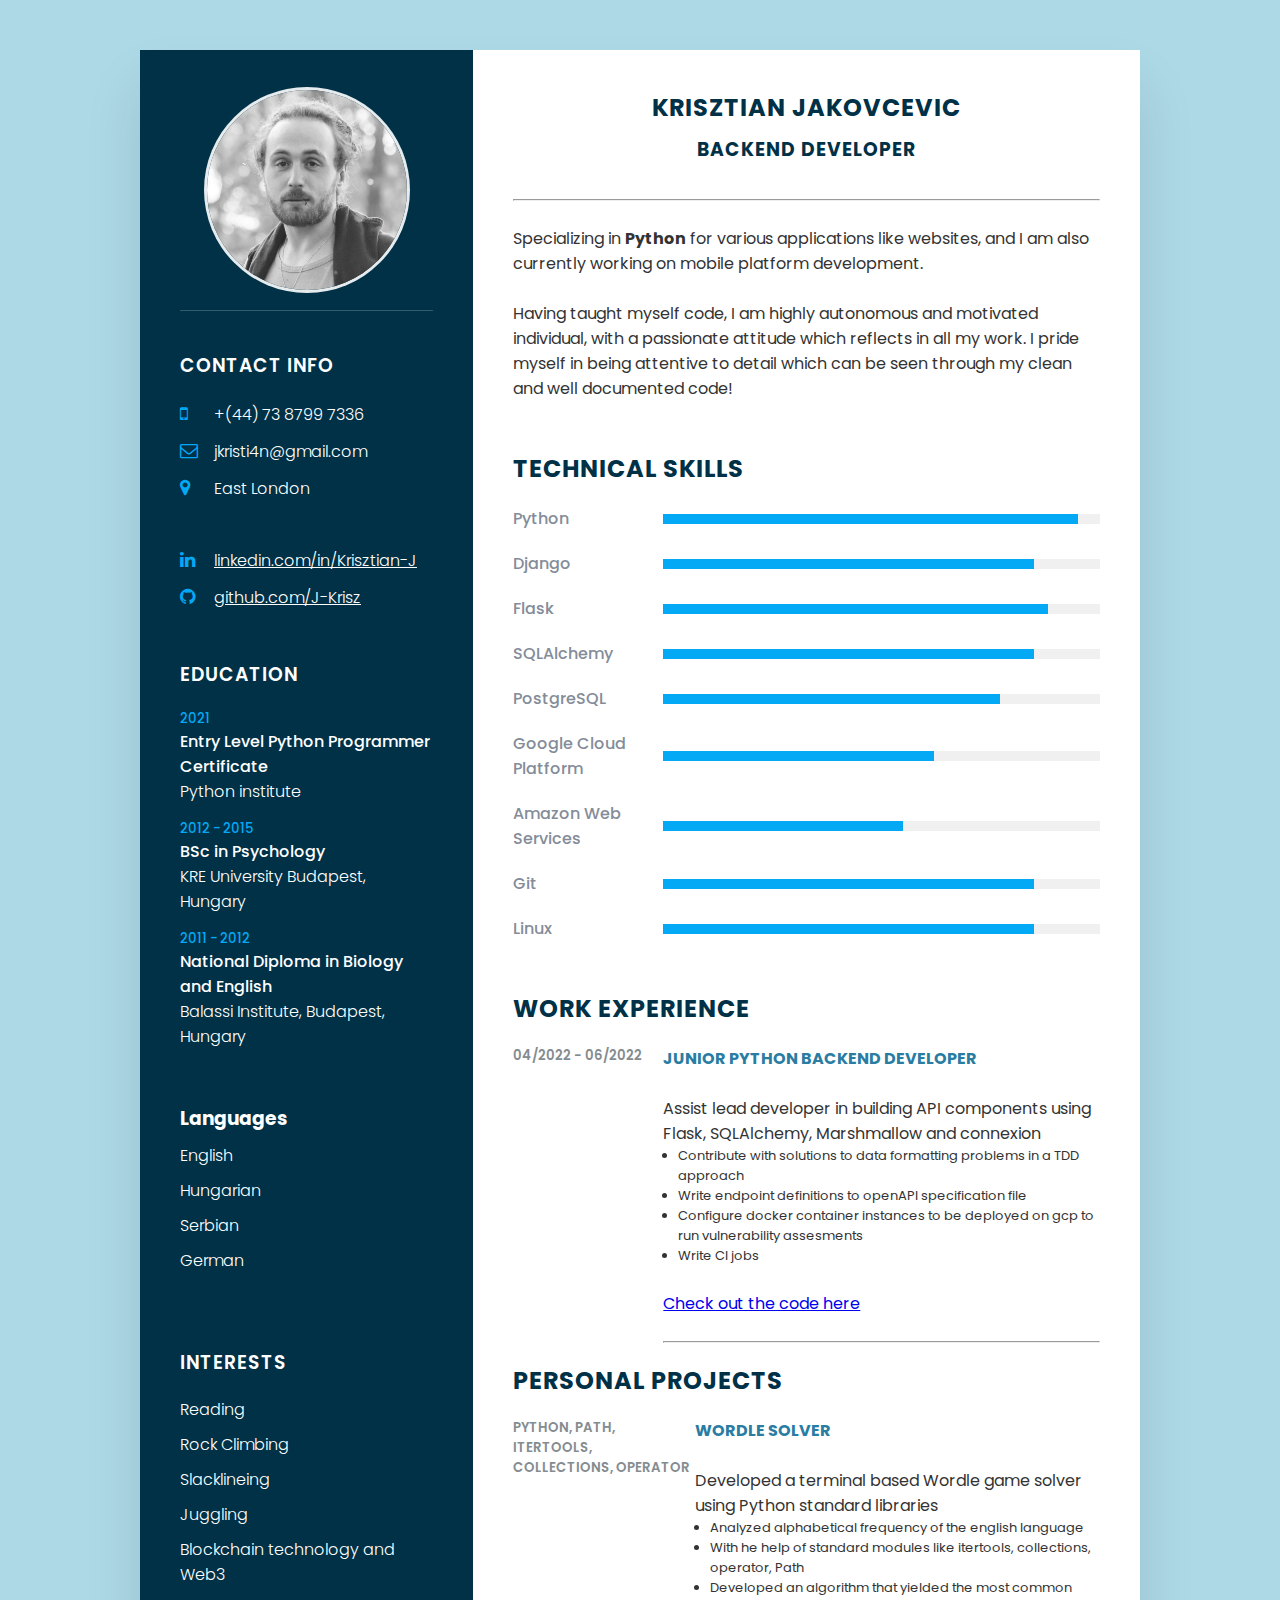
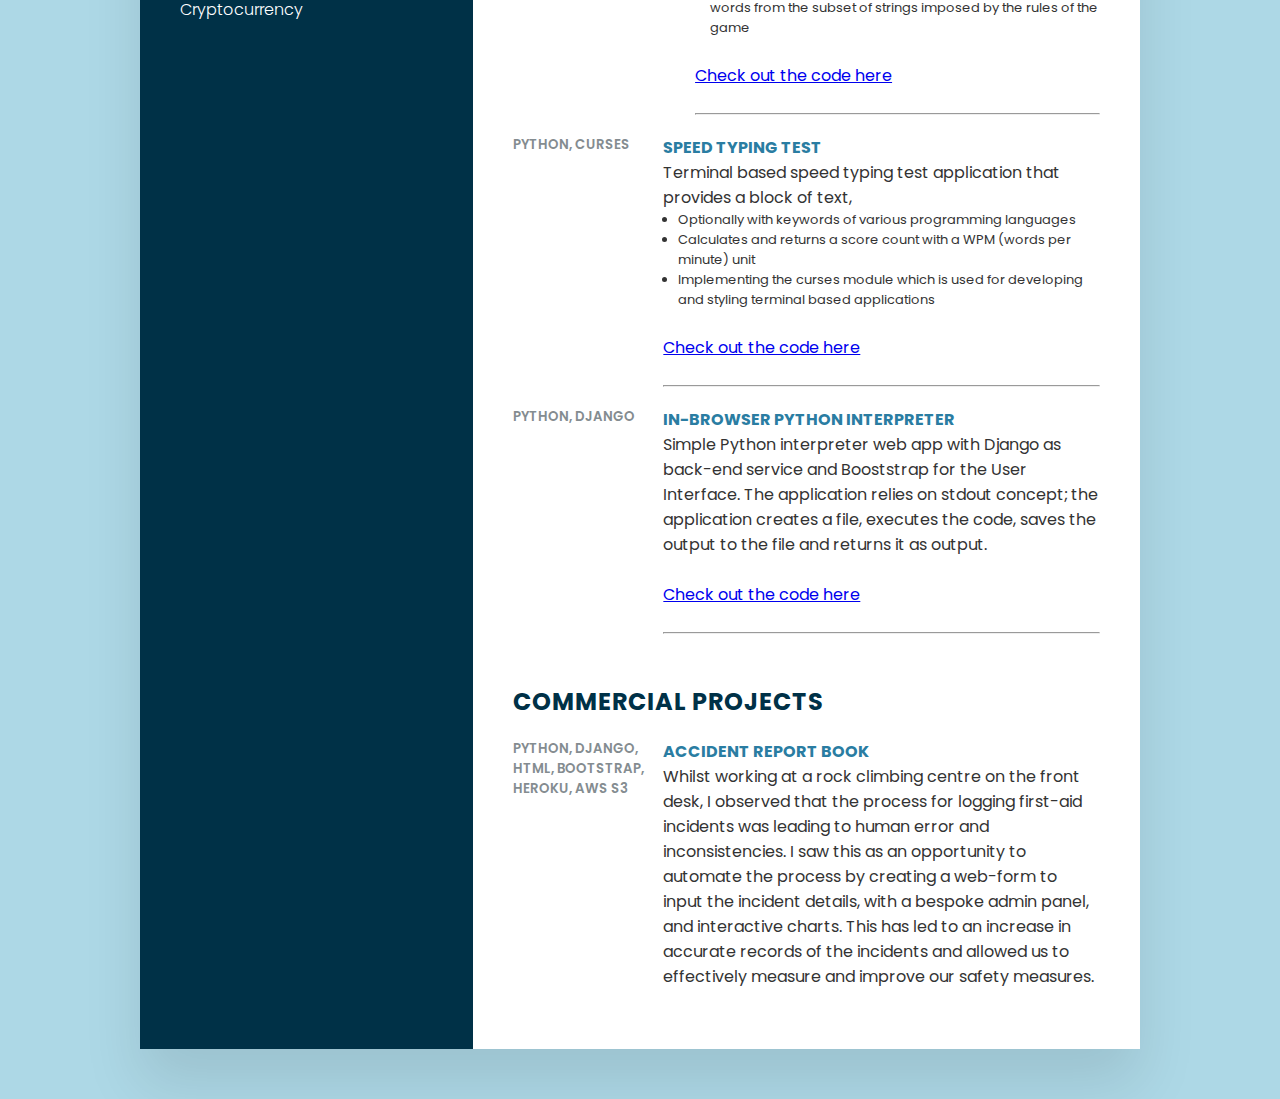
==== commit 9f67e418: "cloudini desc" ====
--- a/index.html
+++ b/index.html
@@ -232,7 +232,31 @@
                         <h5>04/2022 - 06/2022</h5>
                     </div>
                     <div class="text">
-                        <h4>Python backend developer intern</h4>
+                        <h4>Junior Python backend developer</h4>
+                        <p>
+                            <br>
+                            Assist lead developer in building API components using Flask, SQLAlchemy, Marshmallow and connexion
+                            <ul style="padding-left: 15px; font-size: 13px">
+                                <li>Contribute with solutions to data formatting problems in a TDD approach</li>
+                                <li>Write endpoint definitions to openAPI specification file</li>
+                                <li>Configure docker container instances to be deployed on gcp to run vulnerability assesments</li>
+                                <li>Write CI jobs</li>
+                            </ul>
+                            <br>
+                            <a href="https://github.com/J-Krisz/Wordle_Solver" target="_blank">Check out the code here</a>
+                        </p>
+                        <br><hr>
+                    </div>
+                </div>
+            <div class="about">
+                <h2 class="title2">Personal Projects</h2>
+
+                <div class="box">
+                    <div class="year_company">
+                        <h5>Python, path, itertools, collections, operator </h5>
+                    </div>
+                    <div class="text">
+                        <h4>Wordle Solver</h4>
                         <p>
                             <br>
                             Developed a terminal based Wordle game solver using Python standard libraries 
@@ -247,89 +271,6 @@
                         <br><hr>
                     </div>
                 </div>
-            <div class="about">
-                <h2 class="title2">Personal Projects</h2>
-
-                <div class="box">
-                    <div class="year_company">
-                        <h5>Python, path, itertools, collections, operator </h5>
-                    </div>
-                    <div class="text">
-                        <h4>Wordle Solver</h4>
-                        <p>
-                            <br>
-                            Developed a terminal based Wordle game solver using Python standard libraries 
-                            <ul style="padding-left: 15px; font-size: 13px">
-                                <li>Analyzed alphabetical frequency of the english language</li>
-                                <li>With he help of standard modules like itertools, collections, operator, Path</li>
-                                <li>Developed an algorithm that yielded the most common words from the subset of strings imposed by the rules of the game</li>
-                            </ul>
-                            <br>
-                            <a href="https://github.com/J-Krisz/Wordle_Solver" target="_blank">Check out the code here</a>
-                        </p>
-                        <br><hr>
-                    </div>
-                </div>
-                <div class="box">
-                    <div class="year_company">
-                        <h5>Python, path, itertools, collections, operator </h5>
-                    </div>
-                    <div class="text">
-                        <h4>Wordle Solver</h4>
-                        <p>
-                            <br>
-                            Developed a terminal based Wordle game solver using Python standard libraries 
-                            <ul style="padding-left: 15px; font-size: 13px">
-                                <li>Analyzed alphabetical frequency of the english language</li>
-                                <li>With he help of standard modules like itertools, collections, operator, Path</li>
-                                <li>Developed an algorithm that yielded the most common words from the subset of strings imposed by the rules of the game</li>
-                            </ul>
-                            <br>
-                            <a href="https://github.com/J-Krisz/Wordle_Solver" target="_blank">Check out the code here</a>
-                        </p>
-                        <br><hr>
-                    </div>
-                </div>
-                <div class="box">
-                    <div class="year_company">
-                        <h5>Python, path, itertools, collections, operator </h5>
-                    </div>
-                    <div class="text">
-                        <h4>Wordle Solver</h4>
-                        <p>
-                            <br>
-                            Developed a terminal based Wordle game solver using Python standard libraries 
-                            <ul style="padding-left: 15px; font-size: 13px">
-                                <li>Analyzed alphabetical frequency of the english language</li>
-                                <li>With he help of standard modules like itertools, collections, operator, Path</li>
-                                <li>Developed an algorithm that yielded the most common words from the subset of strings imposed by the rules of the game</li>
-                            </ul>
-                            <br>
-                            <a href="https://github.com/J-Krisz/Wordle_Solver" target="_blank">Check out the code here</a>
-                        </p>
-                        <br><hr>
-                    </div>
-                </div>
-                <div class="box">
-                    <div class="year_company">
-                        <h5>Python, path, itertools, collections, operator </h5>
-                    </div>
-                    <div class="text">
-                        <h4>Wordle Solver</h4>
-                        <p>
-                            <br>
-                            Developed a terminal based Wordle game solver using Python standard libraries 
-                            <ul style="padding-left: 15px; font-size: 13px">
-                                <li>Analyzed alphabetical frequency of the english language</li>
-                                <li>With he help of standard modules like itertools, collections, operator, Path</li>
-                                <li>Developed an algorithm that yielded the most common words from the subset of strings imposed by the rules of the game</li>
-                            </ul>
-                            <br>
-                            <a href="https://github.com/J-Krisz/Wordle_Solver" target="_blank">Check out the code here</a>
-                        </p>
-                        <br><hr>
-                    </div>
-                </div>
                 <div class="box">
                     <div class="year_company">
                         <h5>Python, curses</h5>
@@ -389,25 +330,6 @@
                     </div>
                 </div>
 
-
-                <div class="box">
-                    <div class="year_company">
-                        <h5>Python, Pandas, Plotly, BinanceAPI</h5>
-                    </div>
-                    <div class="text">
-                        <h4>Binance Portfolio Tracker</h4>
-                        <p>
-                            Web based interactive charts  showing live price action and total account value from the Binance API.
-                            Some of the technologies used were
-                            <ul>
-                                <li>Flask with Plotly integration on the front end to render the charts in the web browser</li>
-                                <li>For processing the data websocket data I used the Pandas library for data analysis</li>
-                            </ul> 
-                        </p>
-
-                    </div>
-                </div>
-
         </div>
     </div>
     
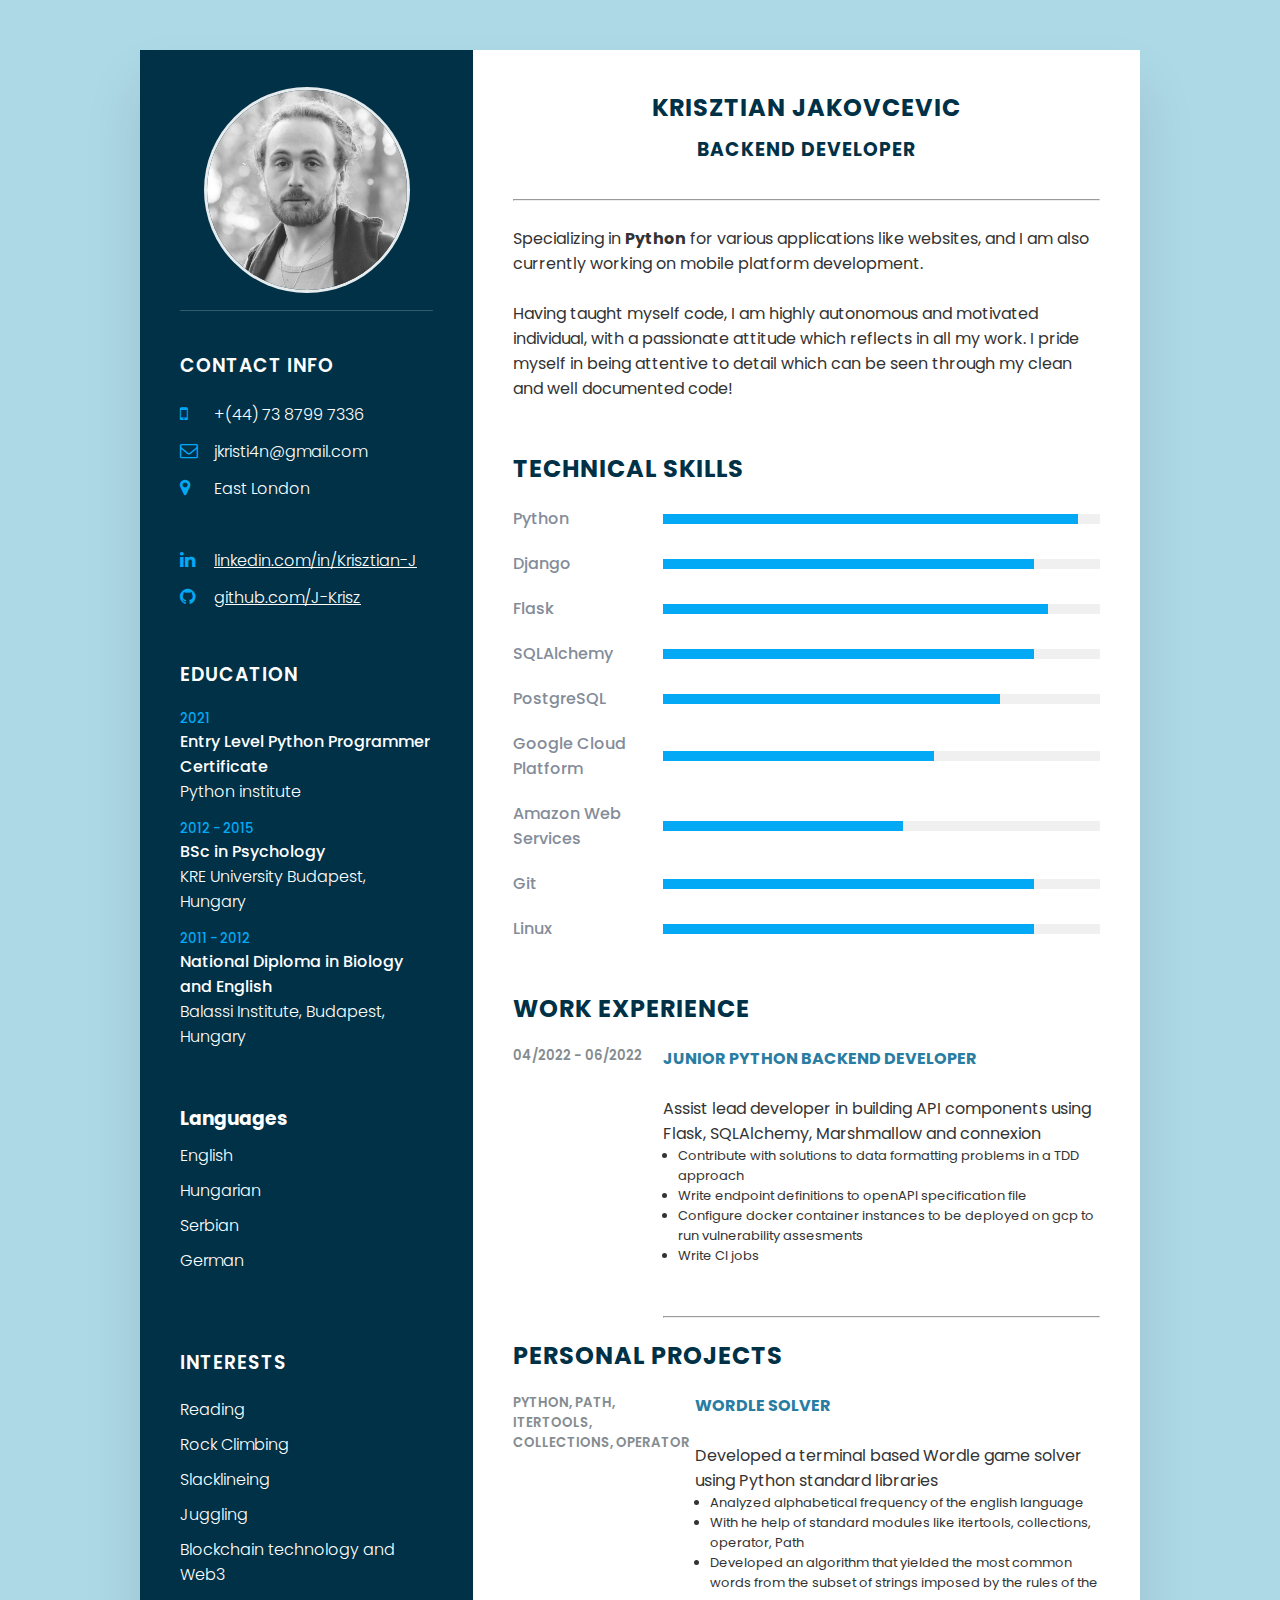
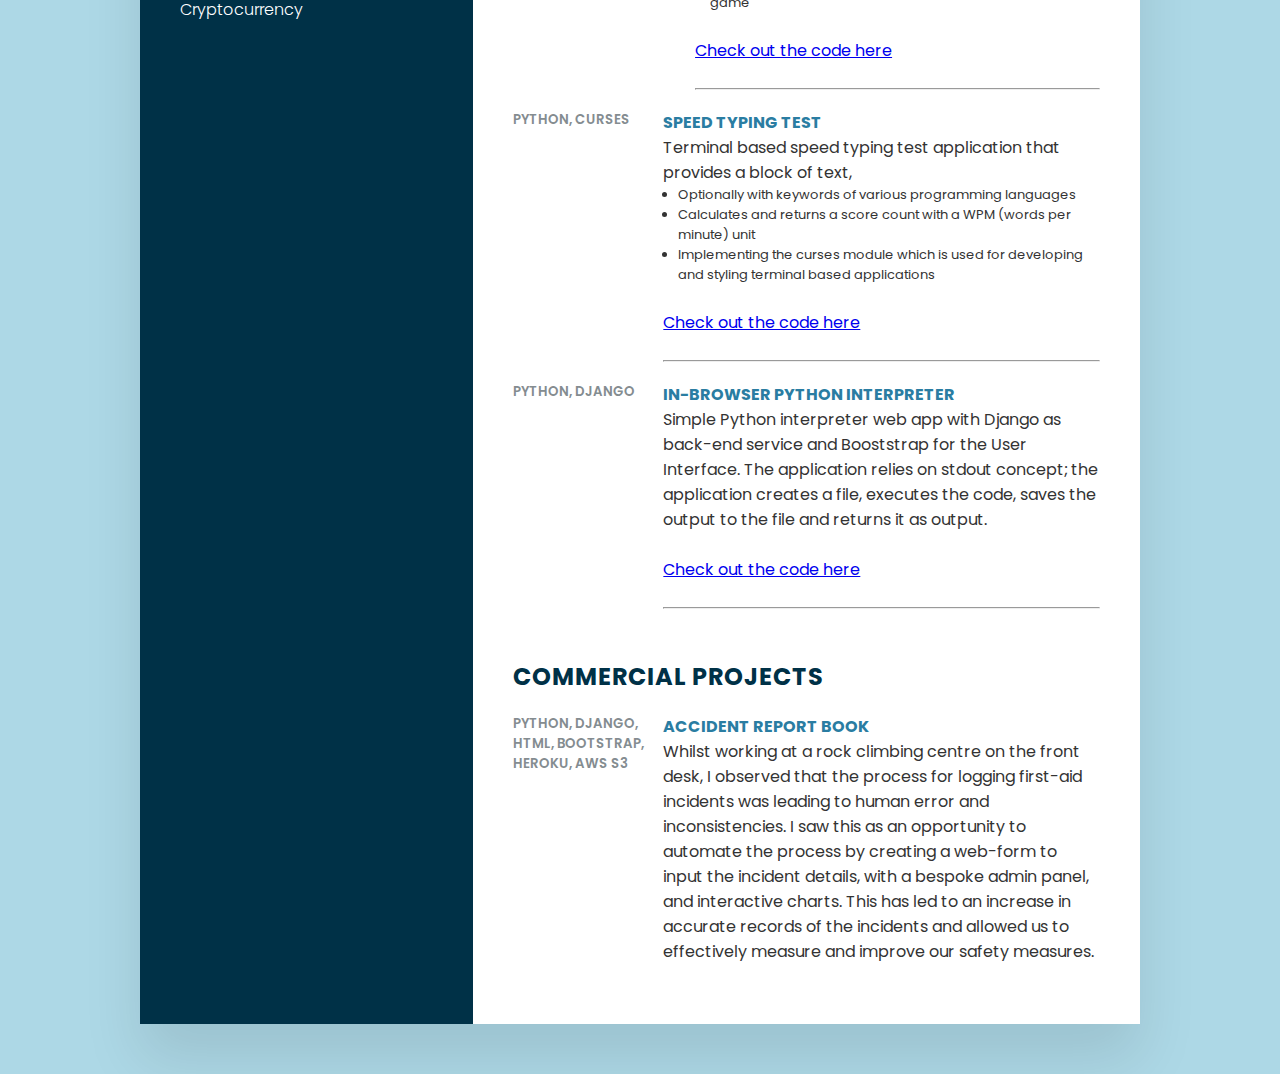
==== commit 16ca267e: "removed <a>" ====
--- a/index.html
+++ b/index.html
@@ -243,7 +243,6 @@
                                 <li>Write CI jobs</li>
                             </ul>
                             <br>
-                            <a href="https://github.com/J-Krisz/Wordle_Solver" target="_blank">Check out the code here</a>
                         </p>
                         <br><hr>
                     </div>
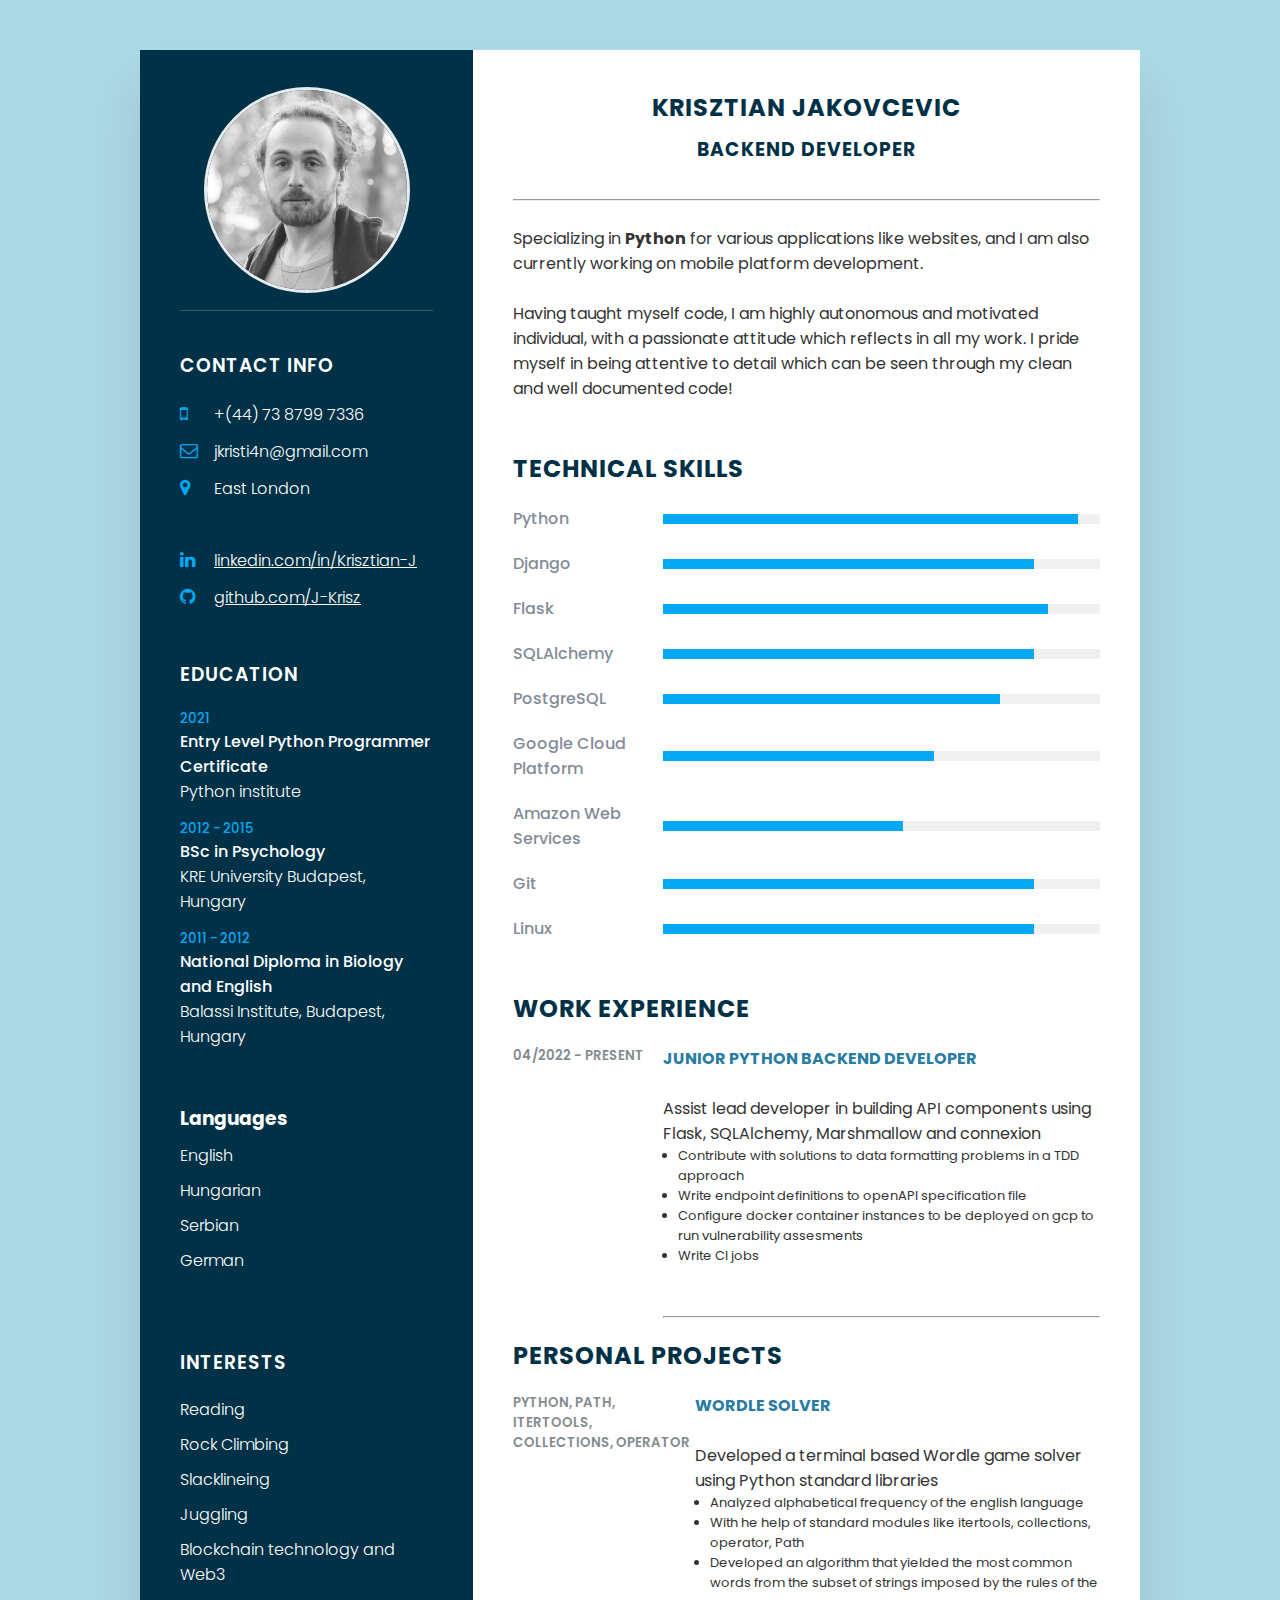
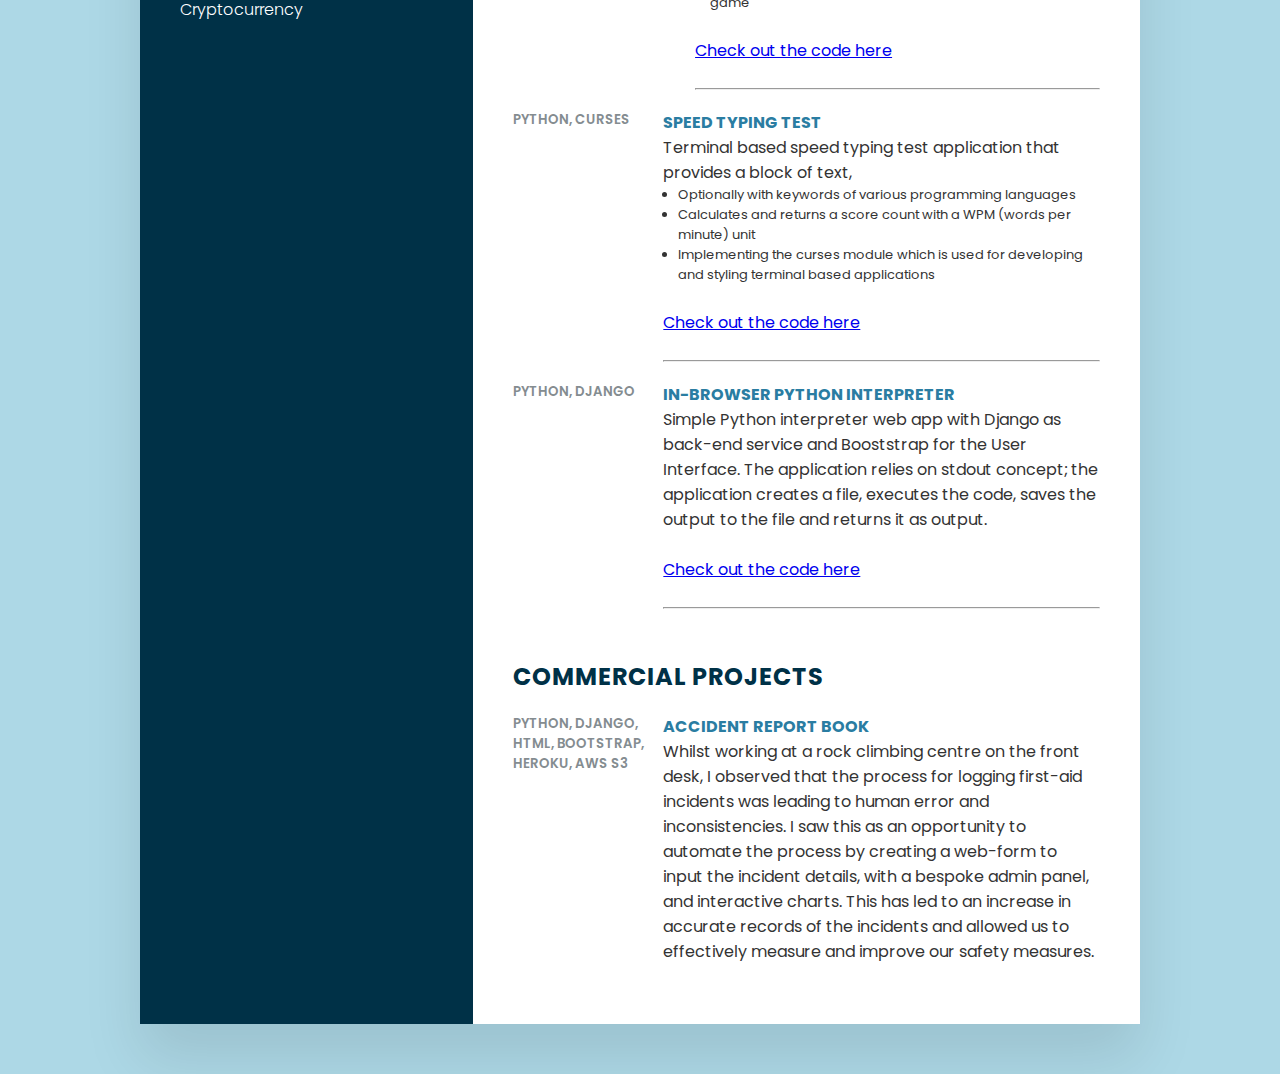
==== commit 9b7b8cde: "update" ====
--- a/index.html
+++ b/index.html
@@ -229,7 +229,7 @@
 
                 <div class="box">
                     <div class="year_company">
-                        <h5>04/2022 - 06/2022</h5>
+                        <h5>04/2022 - present</h5>
                     </div>
                     <div class="text">
                         <h4>Junior Python backend developer</h4>
